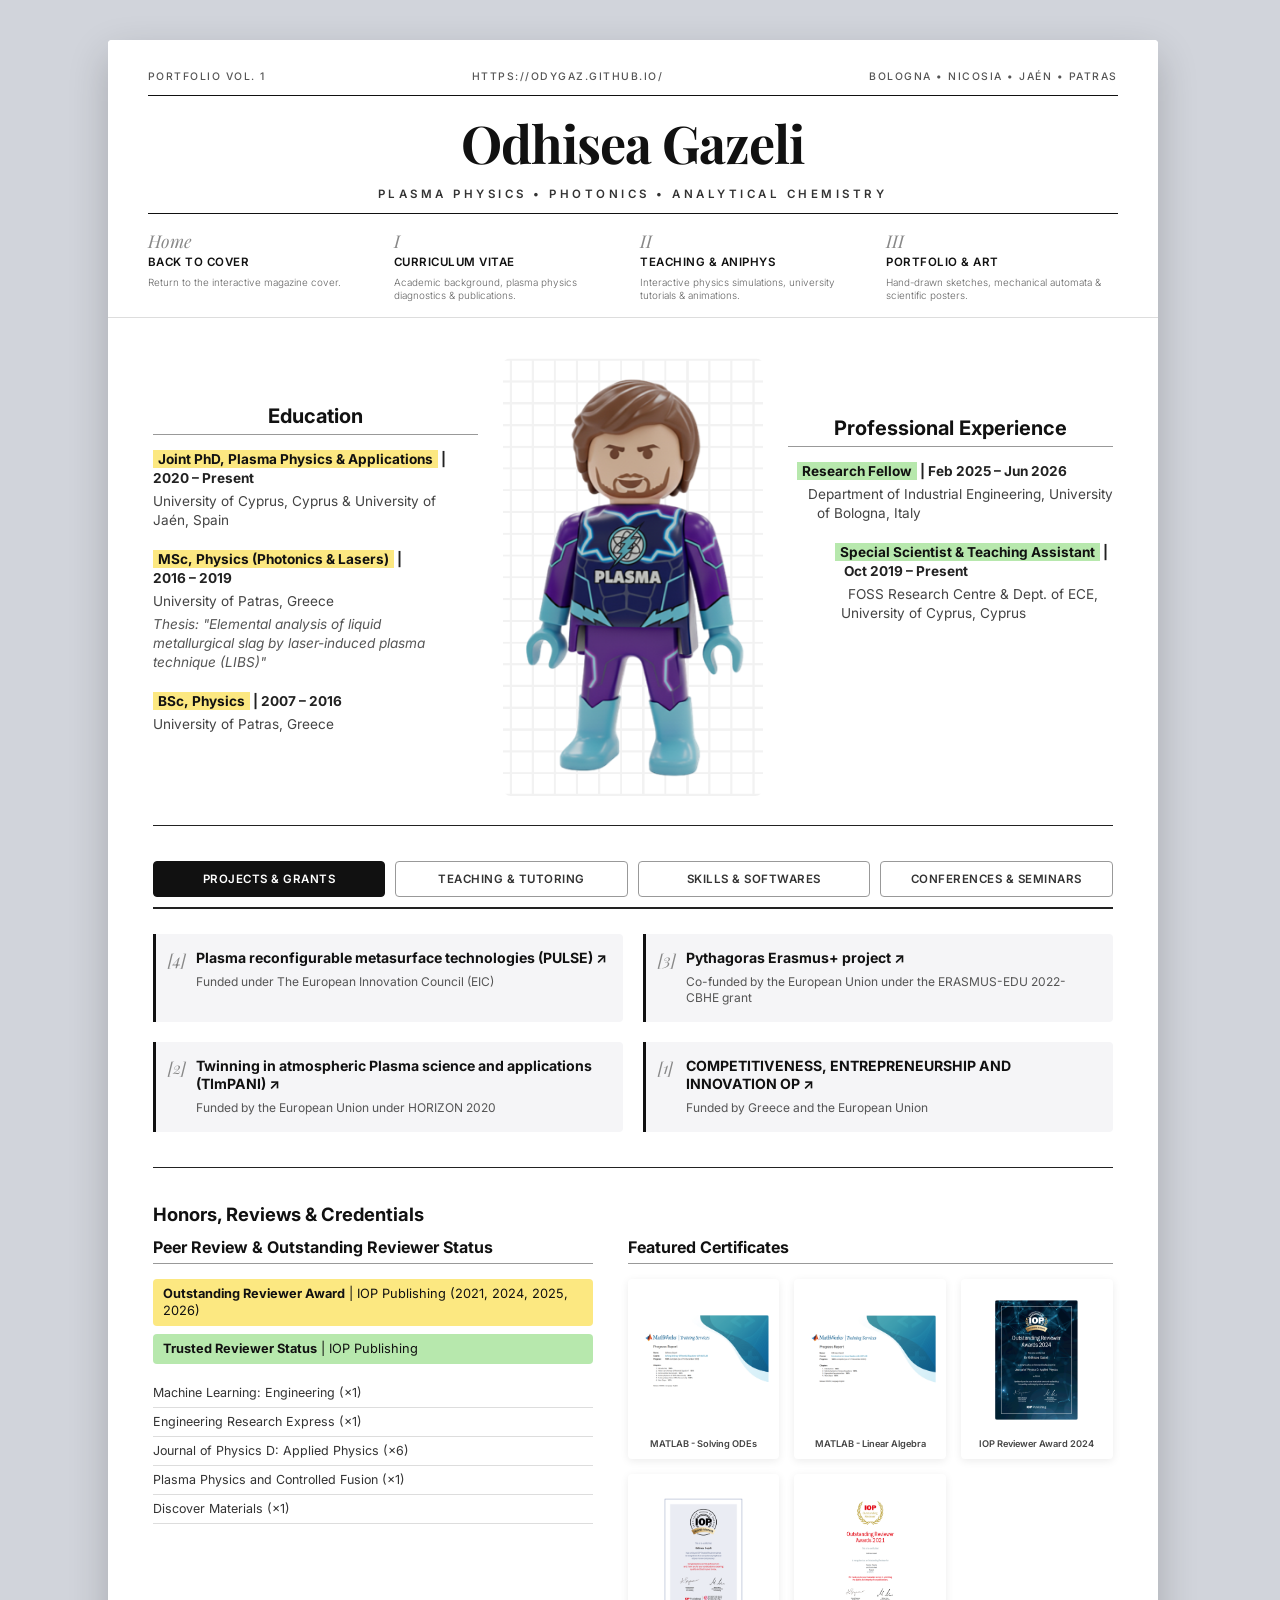
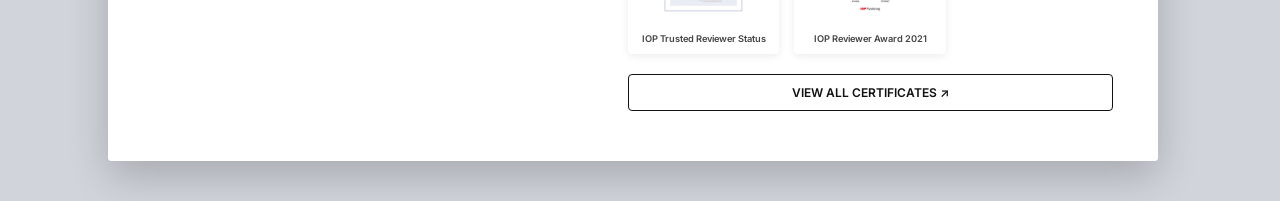
==== pages/cv.html @ 848c2967 "Restructure folder tree and complete portfolio update" ====
<!DOCTYPE html>
<html lang="el">
<head>
    <meta charset="UTF-8">
    <meta name="viewport" content="width=device-width, initial-scale=1.0">
    <title>Curriculum Vitae - Odisea Gazeli</title>
    <meta property="og:title" content="Odisea Gazeli - Curriculum Vitae">
    <meta property="og:description" content="Personal CV of Odisea Gazeli.">
    <meta property="og:image" content="https://odygaz.github.io/assets/preview.png">
    <meta property="og:image:width" content="1200">
    <meta property="og:image:height" content="627">
    <meta property="og:type" content="website">
    <meta property="og:url" content="https://odygaz.github.io/">
    
    <!-- Google Fonts (Ίδια με το Publications) -->
    <link rel="preconnect" href="https://fonts.googleapis.com">
    <link rel="preconnect" href="https://fonts.gstatic.com" crossorigin>
    <link href="https://fonts.googleapis.com/css2?family=Inter:wght@300;400;500;600&family=Playfair+Display:ital,wght@0,600;0,700;1,400&display=swap" rel="stylesheet">
    
    <!-- Σύνδεση με το ενιαίο CSS -->
    <link rel="stylesheet" href="../assets/css/style.css">
</head>
<body>

    <div class="magazine-layout">
        <div class="magazine-container">
            
            <!-- ΚΟΙΝΗ ΚΕΦΑΛΙΔΑ ΠΕΡΙΟΔΙΚΟΥ (Masthead & Μενού Πλοήγησης) -->
            <header class="magazine-header">
                <div class="header-meta">
                    <span class="meta-left">PORTFOLIO VOL. 1</span>
                    <span class="meta-center">https://odygaz.github.io/</span>
                    <span class="meta-right">Bologna • Nicosia • Jaén • Patras</span>
                </div>
                <hr class="header-line">
                <h1 class="magazine-title">Odhisea Gazeli</h1>
                <p class="magazine-tagline">PLASMA PHYSICS • PHOTONICS • ANALYTICAL CHEMISTRY</p>
                <hr class="header-line">
                
                <!-- Μενού Πλοήγησης (Ίδιο με το Publications) -->
                <nav class="magazine-nav">
                    <a href="../index.html" class="nav-column">
                        <span class="column-num">Home</span>
                        <h2 class="column-title">BACK TO COVER</h2>
                        <p class="column-desc">Return to the interactive magazine cover.</p>
                    </a>
                    <a href="cv.html" class="nav-column">
                        <span class="column-num">I</span>
                        <h2 class="column-title">CURRICULUM VITAE</h2>
                        <p class="column-desc">Academic background, plasma physics diagnostics & publications.</p>
                    </a>
                    <a href="teaching.html" class="nav-column">
                        <span class="column-num">II</span>
                        <h2 class="column-title">TEACHING & ANIPHYS</h2>
                        <p class="column-desc">Interactive physics simulations, university tutorials & animations.</p>
                    </a>
                    <a href="portfolio.html" class="nav-column">
                        <span class="column-num">III</span>
                        <h2 class="column-title">PORTFOLIO & ART</h2>
                        <p class="column-desc">Hand-drawn sketches, mechanical automata & scientific posters.</p>
                    </a>
                </nav>
            </header>

            <!-- ΠΕΡΙΕΧΟΜΕΝΟ CV (Από εδώ και κάτω μεταβαίνει στο γκρι φόντο χαρτιού) -->
            <div class="cv-page-content">
                
                <!-- 1. ΠΑΝΩ ΜΕΡΟΣ: 3 Στήλες (Education - Avatar - Experience) -->
                <div class="cv-grid">
                    
                    <!-- Αριστερή Στήλη: Education -->
                    <section class="cv-col left-col">
                        <h2>Education</h2>
                        <div class="curve-left"></div>
                        
                        <div class="item">
                            <p class="title-highlight"><span class="highlight-yellow">Joint PhD, Plasma Physics & Applications</span> | 2020 – Present</p>
                            <p class="subtitle">University of Cyprus, Cyprus & University of Jaén, Spain</p>
                        </div>

                        <div class="item">
                            <p class="title-highlight"><span class="highlight-yellow">MSc, Physics (Photonics & Lasers)</span> | 2016 – 2019</p>
                            <p class="subtitle">University of Patras, Greece</p>
                            <p class="details">Thesis: "Elemental analysis of liquid metallurgical slag by laser-induced plasma technique (LIBS)"</p>
                        </div>

                        <div class="item">
                            <p class="title-highlight"><span class="highlight-yellow">BSc, Physics</span> | 2007 – 2016</p>
                            <p class="subtitle">University of Patras, Greece</p>
                        </div>
                    </section>

                    <!-- Μεσαία Στήλη: Το Avatar με το Grid από πίσω -->
                    <section class="cv-col center-col">
                        <div class="avatar-bg">
                            <img src="../assets/images/avatar.png" alt="Lego Avatar" class="avatar-img">
                        </div>
                    </section>

                    <!-- Δεξιά Στήλη: Professional Experience -->
                    <section class="cv-col right-col">
                        <h2>Professional Experience</h2>
                        <div class="curve-right"></div> 

                        <div class="item">
                            <p class="title-highlight"><span class="highlight-green">Research Fellow</span> | Feb 2025 – Jun 2026</p>
                            <p class="subtitle">Department of Industrial Engineering, University of Bologna, Italy</p>
                        </div>

                        <div class="item">
                            <p class="title-highlight"><span class="highlight-green">Special Scientist & Teaching Assistant</span> | Oct 2019 – Present</p>
                            <p class="subtitle">FOSS Research Centre & Dept. of ECE, University of Cyprus, Cyprus</p>
                        </div>
                    </section>

                </div>

                <hr class="divider">

                <!-- 2. ΜΕΣΑΙΟ ΜΕΡΟΣ: ΔΙΑΔΡΑΣΤΙΚΟ DOSSIER (TABS) -->
                <section class="cv-tabs-section">
                    
                    <div class="tabs-navigation">
                        <button class="tab-btn active" data-tab="projects">Projects & Grants</button>
                        <button class="tab-btn" data-tab="teaching">Teaching & Tutoring</button>
                        <button class="tab-btn" data-tab="skills">Skills & Softwares</button>
                        <button class="tab-btn" data-tab="conferences">Conferences & Seminars</button>
                    </div>
                    
                    <div class="tabs-content">
                        
                        <!-- TAB 1: Projects & Grants -->
                        <div class="tab-pane active" id="projects">
                            <div class="projects-grid">
                                <a href="https://cordis.europa.eu/project/id/101099313/results" target="_blank" class="project-item linkable">
                                    <span class="project-num">[4]</span>
                                    <h3>Plasma reconfigurable metasurface technologies (PULSE) ↗</h3>
                                    <p class="project-meta">Funded under The European Innovation Council (EIC)</p>
                                </a>
                                <a href="https://ec.europa.eu/info/funding-tenders/opportunities/portal/screen/opportunities/projects-details/43353764/101083132/ERASMUS2027?order=DESC&pageNumber=1&pageSize=50&sortBy=title&keywords=101083132&isExactMatch=true" target="_blank" class="project-item linkable">
                                    <span class="project-num">[3]</span>
                                    <h3>Pythagoras Erasmus+ project ↗</h3>
                                    <p class="project-meta">Co-funded by the European Union under the ERASMUS-EDU 2022-CBHE grant</p>
                                </a>
                                <a href="https://cordis.europa.eu/project/id/810686" target="_blank" class="project-item linkable">
                                    <span class="project-num">[2]</span>
                                    <h3>Twinning in atmospheric Plasma science and applications (TImPANI) ↗</h3>
                                    <p class="project-meta">Funded by the European Union under HORIZON 2020</p>
                                </a>
                                <a href="https://ec.europa.eu/regional_policy/in-your-country/programmes/2014-2020/el/2014gr16m2op001_en" target="_blank" class="project-item linkable">
                                    <span class="project-num">[1]</span>
                                    <h3>COMPETITIVENESS, ENTREPRENEURSHIP AND INNOVATION OP ↗</h3>
                                    <p class="project-meta">Funded by Greece and the European Union</p>
                                </a>
                            </div>                      
                        </div>
                        
                        <!-- TAB 2: Teaching & Tutoring -->
                        <div class="tab-pane" id="teaching">
                            <div class="teaching-grid">
                                <div class="teaching-col">
                                    <h3><span class="highlight-green">Teaching Assistant (UCY)</span></h3>
                                    <ul class="teaching-list">
                                        <li><strong>ECE 331</strong> - Electromagnetic Fields</li>
                                        <li><strong>ECE 370</strong> - Introduction to Biomedical Engineering</li>
                                        <li><strong>ECE 220</strong> - Signals and Systems I</li>
                                        <li><strong>ECE 478</strong> - Digital Image Processing</li>
                                        <li><strong>ECE 333</strong> - Photonics</li>
                                    </ul>
                                </div>
                                <div class="teaching-col">
                                    <h3><span class="highlight-yellow">Personal Tutor (University Level)</span></h3>
                                    <ul class="teaching-list teaching-multi-col">
                                        <li>Information Theory</li>
                                        <li>Tensor Analysis</li>
                                        <li>Astrophysics</li>
                                        <li>MATLAB</li>
                                        <li>Mathematical Methods</li>
                                        <li>Space Plasma Physics</li>
                                        <li>Discrete Mathematics</li>
                                        <li>Computer Architecture</li>
                                    </ul>
                                </div>
                            </div>
                        </div>
                        
                        <!-- TAB 3: Skills & Softwares -->
                        <div class="tab-pane" id="skills">
                            <div class="skills-tab-grid">
                                <div class="skills-group">
                                    <h4>Operating Systems & Suites</h4>
                                    <p>Microsoft Windows, Microsoft Office, Scrivener, Overleaf (LaTeX)</p>
                                </div>
                                <div class="skills-group">
                                    <h4>Technical Drawing (Low to Medium)</h4>
                                    <p>Autodesk Inventor, SolidWorks, Google SketchUp</p>
                                </div>
                                <div class="skills-group">
                                    <h4>Programming (MATLAB - High, Python - Mid, Arduino - Hobby)</h4>
                                    <p>MATLAB, Python, Arduino</p>
                                </div>
                                <div class="skills-group">
                                    <h4>Data Analysis & Computational</h4>
                                    <p>OriginLab, COMSOL Multiphysics, Mendeley, Zotero, Obsidian</p>
                                </div>
                            </div>
                        </div>
                        
                        <!-- TAB 4: Conferences & Seminars (WITH FILTERS) -->
                        <div class="tab-pane" id="conferences">
                            
                            <div class="conf-filters">
                                <button class="filter-btn active" data-filter="all">All</button>
                                <button class="filter-btn" data-filter="oral">Oral Presentations</button>
                                <button class="filter-btn" data-filter="poster">Poster Presentations</button>
                                <button class="filter-btn" data-filter="seminar">Seminars & Webinars</button>
                            </div>
                            
                            <div class="conf-list">
                                <!-- ORAL PRESENTATIONS -->
                                <div class="conf-item" data-category="oral">
                                    <span class="conf-year">2026</span>
                                    <p class="conf-details"><em>OpenFOAM-based framework for modelling low temperature plasmas</em> | <strong>Oral</strong> | ESCAMPIG XXVII, Portugal</p>
                                </div>
                                <div class="conf-item" data-category="oral">
                                    <span class="conf-year">2026</span>
                                    <p class="conf-details"><em>OES of Low-Pressure DC Argon Plasmas for Reconfigurable Technologies</em> | <strong>Oral</strong> | PULSE meeting, Online</p>
                                </div>
                                <div class="conf-item" data-category="oral">
                                    <span class="conf-year">2025</span>
                                    <p class="conf-details"><em>OES of Low-Pressure DC Argon Plasmas for Reconfigurable Technologies</em> | <strong>Oral</strong> | PULSE Review, Bologna</p>
                                </div>
                                <div class="conf-item" data-category="oral">
                                    <span class="conf-year">2025</span>
                                    <p class="conf-details"><em>Two-dimensional distribution of atomic nitrogen absolute density in DC MHCD</em> | <strong>Oral</strong> | PLATHINIUM, France</p>
                                </div>
                                <div class="conf-item" data-category="oral">
                                    <span class="conf-year">2025</span>
                                    <p class="conf-details"><em>Calculation of Electron Density by Stark Broadening method</em> | <strong>Oral</strong> | PULSE Annual Meeting, Madrid</p>
                                </div>
                                <div class="conf-item" data-category="oral">
                                    <span class="conf-year">2024</span>
                                    <p class="conf-details"><em>Numerical modeling of plasma and applications in analytical chemistry</em> | <strong>Oral</strong> | Ain Shams University, Tunisia</p>
                                </div>
                                <div class="conf-item" data-category="oral">
                                    <span class="conf-year">2024</span>
                                    <p class="conf-details"><em>Analytical chemical detection methods using Ambient Ionization MS</em> | <strong>Oral</strong> | Ain Shams University, Egypt</p>
                                </div>
                                <div class="conf-item" data-category="oral">
                                    <span class="conf-year">2023</span>
                                    <p class="conf-details"><em>Understanding Desorption & Ionization Mechanisms of Plasma Sources in MS</em> | <strong>Oral</strong> | Workshop on Numerical Methods, Cyprus</p>
                                </div>
                                <div class="conf-item" data-category="oral">
                                    <span class="conf-year">2023</span>
                                    <p class="conf-details"><em>Low Temperature Plasma probe: investigation of desorption mechanisms</em> | <strong>Oral</strong> | Plasma Physics & Applications, Romania</p>
                                </div>
                                <div class="conf-item" data-category="oral">
                                    <span class="conf-year">2022</span>
                                    <p class="conf-details"><em>In silico modelling of cancer cell response to cold helium plasma jet</em> | <strong>Oral</strong> | VPH 2022, Portugal</p>
                                </div>
                                <div class="conf-item" data-category="oral">
                                    <span class="conf-year">2022</span>
                                    <p class="conf-details"><em>An in-silico approach to quantify apoptotic effects of cold plasma jet</em> | <strong>Oral</strong> | WCCM-XV, Japan</p>
                                </div>
                                <div class="conf-item" data-category="oral">
                                    <span class="conf-year">2022</span>
                                    <p class="conf-details"><em>Interrogating an in-silico model for melanoma cancer cell response</em> | <strong>Oral</strong> | WCB 2022, Taipei</p>
                                </div>
                                <div class="conf-item" data-category="oral">
                                    <span class="conf-year">2021</span>
                                    <p class="conf-details"><em>Controlled atmosphere flexible microtubule plasma ionization source</em> | <strong>Oral</strong> | STARSS, Czech Republic</p>
                                </div>
                                <div class="conf-item" data-category="oral">
                                    <span class="conf-year">2021</span>
                                    <p class="conf-details"><em>Plasma fluid and solid tumor models to study reactive species diffusion</em> | <strong>Oral</strong> | IWPCT, Spain</p>
                                </div>
                                <div class="conf-item" data-category="oral">
                                    <span class="conf-year">2020</span>
                                    <p class="conf-details"><em>Numerical investigation of plasma processes in a flexible dielectric tube</em> | <strong>Oral</strong> | ESCAMPIG XXV, France</p>
                                </div>
                                <div class="conf-item" data-category="oral">
                                    <span class="conf-year">2019</span>
                                    <p class="conf-details"><em>Controlling geographic origin of agricultural products using LIBS & ML</em> | <strong>Oral</strong> | Conf. of Chemical Engineering, Greece</p>
                                </div>
                                <div class="conf-item" data-category="oral">
                                    <span class="conf-year">2018</span>
                                    <p class="conf-details"><em>Applications of LIBS for recycling and food analysis</em> | <strong>Oral</strong> | Workshop of Graduates, Greece</p>
                                </div>
                                <div class="conf-item" data-category="oral">
                                    <span class="conf-year">2017</span>
                                    <p class="conf-details"><em>Laser Induced Breakdown Spectroscopy for Analytical Applications</em> | <strong>Oral</strong> | Workshop of Graduates, Greece</p>
                                </div>
                                <div class="conf-item" data-category="oral">
                                    <span class="conf-year">2017</span>
                                    <p class="conf-details"><em>Non-ferrous slag analysis using Laser-Induced Breakdown Spectroscopy</em> | <strong>Oral</strong> | EMSLIBS, Italy</p>
                                </div>

                                <!-- POSTER PRESENTATIONS -->
                                <div class="conf-item" data-category="poster">
                                    <span class="conf-year">2026</span>
                                    <p class="conf-details"><em>Additive Manufacturing of 3D DBD Micro-plasma Sources</em> | <strong>Poster</strong> | FLTPD XVI, Netherlands</p>
                                </div>
                                <div class="conf-item" data-category="poster">
                                    <span class="conf-year">2025</span>
                                    <p class="conf-details"><em>Rapid characterization of cannabis products using ambient ionization MS</em> | <strong>Poster</strong> | 1st Chemistry Conf., Cyprus</p>
                                </div>
                                <div class="conf-item" data-category="poster">
                                    <span class="conf-year">2024</span>
                                    <p class="conf-details"><em>Analytical chemical detection methods using Ambient Ionization MS</em> | <strong>Poster</strong> | Ain Shams University, Egypt</p>
                                </div>
                                <div class="conf-item" data-category="poster">
                                    <span class="conf-year">2022</span>
                                    <p class="conf-details"><em>An absolute quantitative approach to study desorption in plasma-based MS</em> | <strong>Poster</strong> | ASMS, USA</p>
                                </div>
                                <div class="conf-item" data-category="poster">
                                    <span class="conf-year">2020</span>
                                    <p class="conf-details"><em>Detection of Volatile Compounds as Cancer Biomarkers in Saliva using CAFuTP</em> | <strong>Poster</strong> | ICPM, South Korea</p>
                                </div>
                                <div class="conf-item" data-category="poster">
                                    <span class="conf-year">2019</span>
                                    <p class="conf-details"><em>Separation and classification of plastics through laser induced plasma spectroscopy</em> | <strong>Poster</strong> | Conf. of Chemical Engineering, Greece</p>
                                </div>
                                <div class="conf-item" data-category="poster">
                                    <span class="conf-year">2018</span>
                                    <p class="conf-details"><em>Applications of LIBS for recycling and food analysis</em> | <strong>Poster</strong> | Workshop of Graduates, Greece</p>
                                </div>
                                <div class="conf-item" data-category="poster">
                                    <span class="conf-year">2017</span>
                                    <p class="conf-details"><em>Laser Induced Breakdown Spectroscopy for Analytical Applications</em> | <strong>Poster</strong> | Scientific Conf. ITE, Greece</p>
                                </div>
                                <div class="conf-item" data-category="poster">
                                    <span class="conf-year">2017</span>
                                    <p class="conf-details"><em>Comparison between two PLS regression approaches for chemical quantification</em> | <strong>Poster</strong> | EUROMAT, Greece</p>
                                </div>

                                <!-- SEMINARS & WEBINARS -->
                                <div class="conf-item" data-category="seminar">
                                    <span class="conf-year">2020-2024</span>
                                    <p class="conf-details"><em>9 Specialized Academic Seminars (UCY, Imperial College London, NTUA)</em> | <strong>Seminar</strong></p>
                                </div>
                                <div class="conf-item" data-category="seminar">
                                    <span class="conf-year">2020-2021</span>
                                    <p class="conf-details"><em>19 Scientific Webinars attended (COMSOL, ISAS Leibniz-Institut, Relyon Plasma)</em> | <strong>Webinar</strong></p>
                                </div>
                            </div>
                        </div>
                    </div>
                </section>

                <hr class="divider">

                <!-- 3. ΚΑΤΩ ΜΕΡΟΣ: HONORS, REVIEWS & CREDENTIALS -->
                <section class="cv-honors-certs-section">
                    <h2 class="section-title">Honors, Reviews & Credentials</h2>
                    
                    <div class="honors-certs-grid">
                        
                        <!-- Αριστερή Στήλη: Peer Review & IOP Awards -->
                        <div class="honors-col">
                            <h3>Peer Review & Outstanding Reviewer Status</h3>
                            <div class="reviewer-badge-container">
                                <p class="reviewer-highlight"><strong>Outstanding Reviewer Award</strong> | IOP Publishing (2021, 2024, 2025, 2026)</p>
                                <p class="reviewer-highlight"><strong>Trusted Reviewer Status</strong> | IOP Publishing</p>
                            </div>
                            <ul class="journals-reviewed-list">
                                <li>Machine Learning: Engineering (×1)</li>
                                <li>Engineering Research Express (×1)</li>
                                <li>Journal of Physics D: Applied Physics (×6)</li>
                                <li>Plasma Physics and Controlled Fusion (×1)</li>
                                <li>Discover Materials (×1)</li>
                            </ul>
                        </div>
                        
                        <!-- Δεξιά Στήλη: Featured Certificates (Το Πλέγμα με τα 5 Επιλεγμένα Πιστοποιητικά) -->
                        <div class="certs-col">
                            <h3>Featured Certificates</h3>
                            <div class="featured-certs-grid">
                                
                                <!-- 1. MATLAB - Solving ODEs -->
                                <div class="cert-card">
                                    <img src="../assets/images/cert-matlab-ode.png" alt="MathWorks MATLAB ODE Certificate" class="cert-thumb">
                                    <span class="cert-caption">MATLAB - Solving ODEs</span>
                                </div>
                                
                                <!-- 2. MATLAB - Linear Algebra -->
                                <div class="cert-card">
                                    <img src="../assets/images/cert-matlab-algebra.png" alt="MathWorks MATLAB Linear Algebra Certificate" class="cert-thumb">
                                    <span class="cert-caption">MATLAB - Linear Algebra</span>
                                </div>
                                
                                <!-- 3. IOP Reviewer Award 2024 -->
                                <div class="cert-card">
                                    <img src="../assets/images/cert-iop-2024.png" alt="IOP Outstanding Reviewer 2024" class="cert-thumb">
                                    <span class="cert-caption">IOP Reviewer Award 2024</span>
                                </div>
                                
                                <!-- 4. IOP Trusted Reviewer -->
                                <div class="cert-card">
                                    <img src="../assets/images/cert-iop-trusted.png" alt="IOP Trusted Reviewer Certificate" class="cert-thumb">
                                    <span class="cert-caption">IOP Trusted Reviewer Status</span>
                                </div>
                                
                                <!-- 5. IOP Reviewer Award 2021 -->
                                <div class="cert-card">
                                    <img src="../assets/images/cert-iop-2021.png" alt="IOP Outstanding Reviewer 2021" class="cert-thumb">
                                    <span class="cert-caption">IOP Reviewer Award 2021</span>
                                </div>
                                
                            </div>
                            
                            <button id="view-all-certs-btn" class="view-all-certs-btn">View All Certificates ↗</button>
                        </div>
                        
                    </div>
                </section>

            </div> <!-- Τέλος cv-page-content -->

        </div> <!-- Τέλος magazine-container -->
    </div> <!-- Τέλος magazine-layout -->

    <!-- MODAL OVERLAY (Για το Κολλάζ των 24 Πιστοποιητικών) -->
    <div id="certs-modal" class="certs-modal">
        <span class="modal-close" id="modal-close">&times;</span>
        <div class="modal-content">
            <img src="../assets/images/collage-certs.png" alt="All 24 Certificates Collage" class="modal-img">
        </div>
    </div>

    <!-- Σύνδεση με το κεντρικό JavaScript -->
    <script src="../assets/js/main.js"></script>

</body>
</html>
---- assets/css/style.css ----
/* ==========================================================================
   1. ΓΕΝΙΚΕΣ ΡΥΘΜΙΣΕΙΣ & ΓΡΑΜΜΑΤΟΣΕΙΡΕΣ (BASE STYLES)
   ========================================================================== */

html {
    scrollbar-gutter: stable; /* Δεσμεύει μόνιμα χώρο για το scrollbar, αποτρέποντας το οριζόντιο πήδημα */
}

body {
    font-family: 'Inter', 'Arial', sans-serif;
    background-color: #d1d4db; /* Σκούρο γκρι φόντο σελίδας */
    color: #222;
    margin: 0;
    padding: 40px 20px;
}

/* ==========================================================================
   2. ΑΡΧΙΚΗ ΣΕΛΙΔΑ - MAGAZINE LAYOUT (index.html)
   ========================================================================== */
.magazine-layout {
    display: flex;
    justify-content: center;
    align-items: flex-start; /* Αλλαγή από center σε flex-start για να κλειδώσει η κορυφή του header */
    min-height: 100vh;
}

.magazine-container {
    width: 100%;
    max-width: 1050px; /* Ενοποιημένο πλάτος 1050px για όλες τις σελίδες */
    background-color: #fff;
    box-shadow: 0 15px 40px rgba(0, 0, 0, 0.2);
    border-radius: 4px;
    overflow: hidden;
    display: flex;
    flex-direction: column;
}

/* Λευκό Header */
.magazine-header {
    background-color: #fff;
    padding: 30px 40px 15px 40px;
    text-align: center;
}

.header-meta {
    display: flex;
    justify-content: space-between;
    font-size: 0.65rem;
    font-weight: 500;
    letter-spacing: 1.5px;
    color: #555;
    text-transform: uppercase;
}

.header-line {
    border: 0;
    border-top: 1px solid #111;
    margin: 12px 0;
}

.magazine-title {
    font-family: 'Playfair Display', 'Georgia', serif;
    font-size: 3.25rem;
    font-weight: 700;
    margin: 8px 0;
    color: #111;
    letter-spacing: -1px;
}

.magazine-tagline {
    font-size: 0.72rem;
    letter-spacing: 3.5px;
    font-weight: 600;
    color: #333;
    margin: 10px 0;
    text-transform: uppercase;
}

/* 4-στηλο Μενού Πλοήγησης */
.magazine-nav {
    display: grid;
    grid-template-columns: repeat(4, 1fr);
    gap: 15px;
    text-align: left;
    margin-top: 15px;
}

.nav-column {
    display: flex;
    flex-direction: column;
    text-decoration: none;
    color: #111;
    transition: opacity 0.2s ease;
}

.nav-column:hover {
    opacity: 0.7;
}

.column-num {
    font-family: 'Playfair Display', serif;
    font-size: 1.1rem;
    font-style: italic;
    color: #888;
    margin-bottom: 4px;
}

.column-title {
    font-size: 0.72rem;
    font-weight: 600;
    margin: 0 0 6px 0;
    letter-spacing: 0.5px;
    line-height: 1.2;
}

.column-desc {
    font-size: 0.62rem;
    color: #666;
    margin: 0;
    line-height: 1.3;
    font-weight: 300;
}

/* Hero Image */
.magazine-hero {
    position: relative;
    width: 100%;
    line-height: 0; /* Αφαιρεί κενά κάτω από την εικόνα */
}

.hero-img {
    width: 100%;
    height: auto;
    display: block;
}

/* Αόρατο clickable κουμπί πάνω από το Barcode */
.barcode-hitbox {
    position: absolute;
    bottom: 2%;
    left: 2%;
    width: 11%;
    height: 17%;
    z-index: 10;
    cursor: pointer;
    transition: background-color 0.3s ease;
}

.barcode-hitbox:hover {
    background-color: rgba(255, 255, 255, 0.15);
}

/* ==========================================================================
   3. ΣΕΛΙΔΑ ΔΗΜΟΣΙΕΥΣΕΩΝ - SPREAD LAYOUT (pages/publications.html)
   ========================================================================== */
.magazine-spread {
    display: grid;
    grid-template-columns: 1.1fr 0.9fr; /* 2 στήλες: Άρθρο & Παιχνίδι */
    gap: 30px;
    padding: 20px 40px 40px 40px;
    background-color: #fff;
    border-top: 1px solid #ddd;
}

/* Αριστερή Στήλη: Το Άρθρο */
.spread-article {
    text-align: left;
    border-right: 1px solid #eee;
    padding-right: 25px;
}

.article-title {
    font-family: 'Playfair Display', serif;
    font-size: 1.85rem;
    font-weight: 700;
    margin-top: 0;
    margin-bottom: 10px;
    color: #111;
}

.article-intro {
    font-size: 0.85rem;
    line-height: 1.5;
    color: #555;
    margin-bottom: 30px;
    font-style: italic;
}

/* Λίστα Δημοσιεύσεων */
.publications-paper-list {
    max-height: 550px; /* Scrollable λίστα */
    overflow-y: auto;
    padding-right: 15px;
}

/* Webkit Scrollbar για την αισθητική του περιοδικού */
.publications-paper-list::-webkit-scrollbar {
    width: 6px;
}
.publications-paper-list::-webkit-scrollbar-track {
    background: #f1f1f1;
    border-radius: 4px;
}
.publications-paper-list::-webkit-scrollbar-thumb {
    background: #ccc;
    border-radius: 4px;
}
.publications-paper-list::-webkit-scrollbar-thumb:hover {
    background: #aaa;
}

.year-group {
    margin-bottom: 25px;
}

.year-title {
    font-family: 'Playfair Display', serif;
    font-size: 1.25rem;
    font-weight: 700;
    color: #111;
    border-bottom: 1px solid #111;
    padding-bottom: 4px;
    margin-top: 0;
    margin-bottom: 12px;
}

.paper-item {
    position: relative;
    padding: 10px 10px 10px 30px;
    margin-bottom: 15px;
    background-color: #fafafa;
    border-left: 2px solid #ddd;
    border-radius: 0 4px 4px 0;
    transition: all 0.3s ease;
}

.paper-num {
    position: absolute;
    left: 6px;
    top: 10px;
    font-size: 0.75rem;
    font-weight: 600;
    color: #888;
}

.paper-text {
    font-size: 0.78rem;
    line-height: 1.45;
    margin: 0 0 6px 0;
    color: #333;
}

.paper-text strong {
    color: #111;
}

.paper-doi {
    display: inline-block;
    font-size: 0.72rem;
    color: #111;
    text-decoration: none;
    font-weight: 600;
    transition: color 0.2s ease;
}

.paper-doi:hover {
    color: #555;
    text-decoration: underline;
}

/* Εφέ Highlight όταν μια φυσαλίδα δείχνει ένα paper */
.paper-item.highlighted-by-game {
    background-color: #fce881; /* Κίτρινο highlight */
    border-left-color: #111;
    transform: translateX(4px);
    box-shadow: 0 4px 10px rgba(0,0,0,0.05);
}

/* Δεξιά Στήλη: Το Παιχνίδι */
.spread-interactive {
    display: flex;
    flex-direction: column;
    justify-content: flex-start;
}

.game-wrapper {
    position: sticky;
    top: 20px; /* Μένει σταθερό κατά το σκρολάρισμα */
}

.game-canvas {
    position: relative;
    width: 100%;
    border-radius: 4px;
    overflow: hidden;
    box-shadow: 0 10px 25px rgba(0,0,0,0.15);
    line-height: 0;
}

.game-bg-img {
    width: 100%;
    height: auto;
    display: block;
}

.game-instructions {
    font-size: 0.7rem;
    line-height: 1.4;
    color: #666;
    margin-top: 15px;
    background-color: #f9f9f9;
    padding: 10px 12px;
    border-radius: 4px;
    border-left: 2px solid #aaa;
}

/* Στοιχεία Φυσαλίδας (Glowing Bubble) */
.glowing-bubble {
    position: absolute;
    width: 24px;
    height: 24px;
    border-radius: 50%;
    cursor: pointer;
    z-index: 20;
    transform: scale(1);
    opacity: 0.9;
    transition: transform 0.2s ease, opacity 0.3s ease;
    animation: floatBubble 4s ease-in-out infinite alternate;
}

.glowing-bubble:hover {
    transform: scale(1.3);
    opacity: 1;
    z-index: 30;
}

/* Tooltip Φυσαλίδας */
.bubble-tooltip {
    display: none;
    position: absolute;
    bottom: 30px;
    left: 50%;
    transform: translateX(-50%);
    width: 180px;
    background-color: rgba(17, 17, 17, 0.95);
    color: #fff;
    padding: 8px 10px;
    border-radius: 4px;
    font-size: 0.65rem;
    line-height: 1.3;
    text-align: center;
    box-shadow: 0 4px 10px rgba(0,0,0,0.2);
    pointer-events: none;
}

.bubble-tooltip::after {
    content: '';
    position: absolute;
    top: 100%;
    left: 50%;
    transform: translateX(-50%);
    border-width: 5px;
    border-style: solid;
    border-color: rgba(17, 17, 17, 0.95) transparent transparent transparent;
}

.glowing-bubble:hover .bubble-tooltip {
    display: block;
}

.click-prompt {
    display: inline-block;
    margin-top: 4px;
    color: #fce881;
    font-weight: 600;
    font-size: 0.6rem;
    text-transform: uppercase;
}

/* Κίνηση αιώρησης φυσαλίδων */
@keyframes floatBubble {
    0% {
        transform: translateY(0px);
    }
    100% {
        transform: translateY(-8px);
    }
}

/* ==========================================================================
   4. ΣΕΛΙΔΑ ΒΙΟΓΡΑΦΙΚΟΥ (pages/cv.html)
   ========================================================================== */
.cv-container {
    max-width: 850px;
    margin: 0 auto;
    background-color: #ededf0; /* Το ελαφρώς γκρι/χαρτί φόντο του CV */
    padding: 40px 45px 50px 45px;
    box-shadow: 0 10px 30px rgba(0, 0, 0, 0.15);
    border-radius: 4px;
}

/* Κουμπί Επιστροφής στην Αρχική - Minimal Outline */
.back-home-btn {
    display: inline-block;
    text-decoration: none;
    color: #222;
    font-size: 0.75rem;
    font-weight: 600;
    letter-spacing: 0.8px;
    text-transform: uppercase;
    border: 1px solid #888;
    border-radius: 4px;
    padding: 6px 14px;
    background-color: transparent;
    margin-bottom: 25px;
    transition: all 0.2s ease;
}

.back-home-btn:hover {
    color: #fff;
    background-color: #111;
    border-color: #111;
}

.cv-header {
    text-align: center;
    margin-bottom: 35px;
}

.header-img {
    max-width: 100%;
    height: auto;
    display: inline-block;
}

/* Διάταξη 3 Στηλών (Πάνω Μέρος) */
.cv-grid {
    display: grid;
    grid-template-columns: 1fr 260px 1fr;
    gap: 25px;
    align-items: center;
}

.cv-col h2 {
    font-size: 1.25rem;
    color: #111;
    border-bottom: 1px solid #999;
    padding-bottom: 6px;
    margin-top: 0;
    margin-bottom: 15px;
    text-align: center;
}

.item {
    margin-bottom: 20px;
    font-size: 0.85rem;
    line-height: 1.4;
}

.title-highlight {
    font-weight: bold;
    margin: 0 0 4px 0;
}

.subtitle {
    margin: 0 0 4px 0;
    color: #444;
}

.details {
    margin: 0;
    font-style: italic;
    color: #555;
}

/* Μεσαία στήλη: Φιγούρα & Grid (Διορθωμένο Path) */
.center-col {
    text-align: center;
}

.avatar-bg {
    display: inline-block;
    background-image: url('../images/grid.png'); /* Διορθωμένο relative path */
    background-size: cover;
    background-position: center;
    background-repeat: no-repeat;
    padding: 10px;
    border-radius: 8px;
    max-width: 100%;
    box-sizing: border-box;
}

.avatar-img {
    max-width: 100%;
    height: auto;
    display: block;
    margin: 0 auto;
}

/* Highlights */
.highlight-yellow {
    background-color: #fce881;
    padding: 1px 5px;
    font-weight: bold;
    color: #111;
}

.highlight-green {
    background-color: #b7e8ad;
    padding: 1px 5px;
    font-weight: bold;
    color: #111;
}

.divider {
    border: 0;
    height: 1px;
    background: #222;
    margin: 25px 0;
}

/* Skills, Publications, Awards */
.full-width-section {
    font-size: 0.85rem;
}

.section-title {
    font-size: 1.15rem;
    color: #111;
    margin-top: 0;
    margin-bottom: 12px;
    font-weight: bold;
}

.skills-grid {
    display: grid;
    grid-template-columns: 1.1fr 1.9fr;
    gap: 25px;
}

.skills-column h3 {
    font-size: 0.95rem;
    margin-top: 0;
    margin-bottom: 10px;
}

.skills-list, .skills-list-two-cols {
    list-style-type: none;
    padding-left: 0;
    margin: 0;
    line-height: 1.5;
}

.skills-list li {
    margin-bottom: 4px;
}

.skills-list.multi-col {
    display: grid;
    grid-template-columns: 1fr 1fr;
    gap: 4px 15px;
}

.orcid-text {
    font-style: italic;
    color: #555;
    margin-top: 0;
    margin-bottom: 12px;
}

.publications-list {
    padding-left: 20px;
    margin: 0;
}

.publications-list li {
    margin-bottom: 10px;
    line-height: 1.4;
}

.awards-list {
    padding-left: 20px;
    margin: 0;
}

.awards-list li {
    margin-bottom: 8px;
    line-height: 1.4;
}

/* Αόρατα σχήματα για το αγκάλιασμα του κειμένου γύρω από το avatar */
.curve-left {
    float: right;
    width: 60px;
    height: 280px;
    shape-outside: polygon(100% 0, 0% 45%, 100% 100%); 
}

.curve-right {
    float: left;
    width: 60px;
    height: 280px;
    shape-outside: polygon(0 0, 100% 45%, 0 100%);
}

/* ==========================================================================
   5. RESPONSIVE ΓΙΑ ΚΙΝΗΤΑ (MEDIA QUERIES)
   ========================================================================== */
@media (max-width: 768px) {
    body {
        padding: 10px;
    }
    
    /* Ρυθμίσεις Αρχικής για Κινητά */
    .magazine-header {
        padding: 20px 20px 15px 20px;
    }
    .magazine-title {
        font-size: 2.2rem;
    }
    .magazine-tagline {
        font-size: 0.6rem;
        letter-spacing: 2px;
    }
    .magazine-nav {
        grid-template-columns: 1fr; /* 1 στήλη στα κινητά */
        gap: 12px;
    }
    .header-meta {
        flex-direction: column;
        gap: 4px;
    }
    .meta-center {
        display: none; /* Κρύβουμε το URL στα κινητά */
    }
    
    /* Ρυθμίσεις Δισέλιδου Δημοσιεύσεων για Κινητά */
    .magazine-spread {
        grid-template-columns: 1fr; /* 1 στήλη στα κινητά */
        padding: 15px;
    }
    .spread-article {
        border-right: none;
        padding-right: 0;
    }
    .publications-paper-list {
        max-height: 400px;
    }
    .spread-interactive {
        margin-top: 25px;
    }

    /* Ρυθμίσεις CV για Κινητά */
    .cv-container {
        padding: 25px 20px;
    }
    .cv-grid {
        grid-template-columns: 1fr;
    }
    .center-col {
        order: -1;
        margin-bottom: 20px;
    }
    .skills-grid {
        grid-template-columns: 1fr;
    }
    .skills-list.multi-col {
        grid-template-columns: 1fr;
    }
    .curve-left, .curve-right {
        display: none; /* Απενεργοποίηση σχημάτων στα κινητά */
    }
    /* Responsive για τα νέα στοιχεία του CV */
    .tabs-navigation {
        flex-direction: column;
        gap: 6px;
    }
    
    .tab-btn {
        width: 100%;
        font-size: 0.68rem;
    }
    
    .projects-grid, .teaching-grid, .skills-tab-grid, .honors-certs-grid {
        grid-template-columns: 1fr; /* Μετατροπή σε 1 στήλη */
        gap: 20px;
    }
    
    .teaching-multi-col {
        grid-template-columns: 1fr;
    }
    
    .featured-certs-grid {
        grid-template-columns: repeat(2, 1fr); /* 2 στήλες στα κινητά */
    }
    
    .conf-item {
        flex-direction: column;
        gap: 4px;
    }    
}

/* ==========================================================================
   ΝΕΑ ΣΤΟΙΧΕΙΑ ΑΡΧΙΚΗΣ ΣΕΛΙΔΑΣ (POP & INTERACTIVE BUBBLE)
   ========================================================================== */

/* Κουμπί POP (Πάνω Δεξιά) */
.pop-button-wrapper {
    position: absolute;
    top: 4%;
    right: 4%;
    z-index: 15;
    cursor: pointer;
    background-color: #111;
    color: #fff;
    
    /* ΑΛΛΑΓΕΣ ΓΙΑ ΜΕΓΑΛΥΤΕΡΟ ΜΕΓΕΘΟΣ */
    padding: 20px 18px;        /* Από 8px 14px, αυξάνουμε το "γέμισμα" του κουμπιού */
    font-size: 1.5rem;        /* Από 0.75rem, μεγαλώνουμε ελαφρώς τη γραμματοσειρά */
    /* ---------------------------- */
    
    font-family: 'Playfair Display', serif;
    font-weight: bold;
    letter-spacing: 1px;
    border-radius: 4px;
    box-shadow: 0 4px 10px rgba(0, 0, 0, 0.15);
    transition: transform 0.2s ease, background-color 0.2s ease;
}

.pop-button-wrapper:hover {
    transform: scale(1.08);
    background-color: #333;
}

/* Αν χρησιμοποιήσεις εικόνα για το pop, φροντίζεις να έχει σωστό μέγεθος */
.pop-btn-img {
    max-width: 60px;
    height: auto;
    display: block;
}

/* Ενημέρωση της υπάρχουσας κλάσης */
/* Βασική Κλάση για όλες τις διαδραστικές φυσαλίδες */
.interactive-target-bubble {
    position: absolute;
    width: 60px;
    height: 60px;
    border-radius: 50%;
    z-index: 15;
    
    opacity: 0;
    pointer-events: none;
    transform: scale(0.6);
    
    transition: opacity 0.4s ease, 
                transform 0.4s cubic-bezier(0.175, 0.885, 0.32, 1.275),
                top 0.5s ease-in-out, 
                left 0.5s ease-in-out;

    display: flex;
    align-items: center;
    justify-content: center;
    text-decoration: none; 
}

/* Κατάσταση Εμφάνισης */
.interactive-target-bubble.visible {
    opacity: 1;
    pointer-events: auto;
    transform: scale(1);
}

/* 1. Στυλ για τη Φυσαλίδα Publications (Κίτρινη) */
.publications-bubble {
    background-color: rgba(252, 232, 129, 0.25);
    border: 3px solid #fce881;
    box-shadow: 0 0 15px #fce881;
}

.publications-bubble.visible {
    animation: pulsePubBubble 2s infinite alternate;
}

.publications-bubble .bubble-text {
    background-color: #111;
    color: #fce881; /* Κίτρινα γράμματα */
}

@keyframes pulsePubBubble {
    0% { box-shadow: 0 0 10px #fce881, inset 0 0 5px rgba(252, 232, 129, 0.2); }
    100% { box-shadow: 0 0 25px #fce881, inset 0 0 12px rgba(252, 232, 129, 0.5); }
}

/* 2. Στυλ για τη Φυσαλίδα CV / Bio (Γαλάζια) */
.cv-bubble {
    background-color: rgba(135, 206, 250, 0.25); /* 25% γαλάζιο */
    border: 3px solid #87cefa; /* Skyblue περίγραμμα */
    box-shadow: 0 0 15px #87cefa;
}

.cv-bubble.visible {
    animation: pulseCvBubble 2s infinite alternate;
}

.cv-bubble .bubble-text {
    background-color: #111;
    color: #87cefa; /* Γαλάζια γράμματα */
}

@keyframes pulseCvBubble {
    0% { box-shadow: 0 0 10px #87cefa, inset 0 0 5px rgba(135, 206, 250, 0.2); }
    100% { box-shadow: 0 0 25px #87cefa, inset 0 0 12px rgba(135, 206, 250, 0.5); }
}

/* Κοινό στυλ για το ταμπελάκι κειμένου κάτω από τις φυσαλίδες */
.bubble-text {
    position: absolute;
    bottom: -32px;
    left: 50%;
    transform: translateX(-50%);
    background-color: #111;
    font-family: 'Inter', sans-serif;
    font-size: 0.6rem;
    font-weight: 600;
    text-transform: uppercase;
    letter-spacing: 0.8px;
    white-space: nowrap;
    padding: 4px 8px;
    border-radius: 3px;
    box-shadow: 0 4px 8px rgba(0, 0, 0, 0.15);
    pointer-events: none;
}

/* ΝΕΑ ΚΛΑΣΗ: Το ταμπελάκι κειμένου κάτω από τη φυσαλίδα */
.bubble-text {
    position: absolute;
    bottom: -32px; /* Τοποθέτηση ακριβώς κάτω από τον κύκλο */
    left: 50%;
    transform: translateX(-50%); /* Τέλειο κεντράρισμα στον οριζόντιο άξονα */
    
    /* Στυλ ετικέτας */
    background-color: #111; /* Σκούρο φόντο για να κάνει αντίθεση */
    color: #fce881; /* Κίτρινα γράμματα που ταιριάζουν με τη φυσαλίδα */
    font-family: 'Inter', sans-serif;
    font-size: 0.6rem;
    font-weight: 600;
    text-transform: uppercase;
    letter-spacing: 0.8px;
    white-space: nowrap; /* Αποτρέπει το κείμενο από το να σπάσει σε δεύτερη γραμμή */
    
    padding: 4px 8px;
    border-radius: 3px;
    box-shadow: 0 4px 8px rgba(0, 0, 0, 0.15);
    pointer-events: none; /* Το κλικ περνάει στον κύκλο από πίσω */
}

/* Κατάσταση Εμφάνισης (ενεργοποιείται μέσω JS) */
.interactive-target-bubble.visible {
    opacity: 1;
    pointer-events: auto; /* Επιτρέπει το κλικ */
    transform: scale(1);
    animation: pulseTargetBubble 2s infinite alternate;
}

/* Animation για να αναβοσβήνει απαλά ο κύκλος */
@keyframes pulseTargetBubble {
    0% {
        box-shadow: 0 0 10px #fce881, inset 0 0 5px rgba(252, 232, 129, 0.2);
    }
    100% {
        box-shadow: 0 0 25px #fce881, inset 0 0 12px rgba(252, 232, 129, 0.5);
    }
}


/* ==========================================================================
   6. ΝΕΑ ΣΤΟΙΧΕΙΑ ΣΕΛΙΔΑΣ ΒΙΟΓΡΑΦΙΚΟΥ (CV TABS, FILTERS & MODAL)
   ========================================================================== */

/* 6.1 Διαδραστικά Tabs */
.cv-tabs-section {
    margin: 35px 0;
}

.tabs-navigation {
    display: flex;
    justify-content: space-between;
    gap: 10px;
    border-bottom: 2px solid #222;
    padding-bottom: 10px;
    margin-bottom: 25px;
}

.tab-btn {
    flex: 1;
    background: transparent;
    border: 1px solid #999;
    border-radius: 4px;
    padding: 10px 15px;
    font-family: 'Inter', sans-serif;
    font-size: 0.72rem;
    font-weight: 600;
    text-transform: uppercase;
    letter-spacing: 0.5px;
    color: #333;
    cursor: pointer;
    transition: all 0.25s ease;
}

.tab-btn:hover {
    background-color: rgba(17, 17, 17, 0.05);
    border-color: #111;
}

.tab-btn.active {
    background-color: #111;
    color: #fff;
    border-color: #111;
}

/* Διαχείριση Προβολής Περιεχομένου Tabs */
.tab-pane {
    display: none; /* Κρυφό από προεπιλογή */
    animation: fadeInTab 0.35s ease-in-out;
}

.tab-pane.active {
    display: block; /* Εμφανίζεται μόνο το ενεργό */
}

@keyframes fadeInTab {
    from { opacity: 0; transform: translateY(5px); }
    to { opacity: 1; transform: translateY(0); }
}

/* 6.2 Διάταξη Περιεχομένου Μέσα στα Tabs */
/* Projects Grid (Tab 1) */
.projects-grid {
    display: grid;
    grid-template-columns: 1fr 1fr;
    gap: 20px;
}

.project-item {
    position: relative;
    padding: 15px 15px 15px 40px;
    background-color: #f5f5f7;
    border-left: 3px solid #111;
    border-radius: 0 4px 4px 0;
}

.project-item.linkable {
    text-decoration: none; /* Αφαιρεί την υπογράμμιση */
    display: block; /* Κάνει όλο το πλαίσιο clickable */
    transition: transform 0.2s ease, box-shadow 0.2s ease;
}

.project-item.linkable:hover {
    transform: translateY(-2px); /* Μικρό ανασήκωμα στο hover */
    box-shadow: 0 4px 12px rgba(0,0,0,0.05);
    border-left-color: #fce881; /* Το περίγραμμα γίνεται κίτρινο στο hover */
}

.project-num {
    position: absolute;
    left: 12px;
    top: 15px;
    font-family: 'Playfair Display', serif;
    font-size: 1rem;
    font-style: italic;
    color: #888;
}

.project-item h3 {
    font-size: 0.88rem;
    margin: 0 0 6px 0;
    color: #111;
    line-height: 1.3;
}

.project-meta {
    font-size: 0.75rem;
    color: #555;
    margin: 0;
    line-height: 1.4;
}

/* Teaching & Tutoring (Tab 2) */
.teaching-grid {
    display: grid;
    grid-template-columns: 1fr 1fr;
    gap: 30px;
}

.teaching-col h3 {
    font-size: 1rem;
    margin-top: 0;
    margin-bottom: 15px;
    border-bottom: 1px solid #ccc;
    padding-bottom: 6px;
}

.teaching-list {
    list-style-type: none;
    padding-left: 0;
    margin: 0;
}

.teaching-list li {
    font-size: 0.8rem;
    line-height: 1.6;
    margin-bottom: 8px;
    position: relative;
    padding-left: 15px;
}

.teaching-list li::before {
    content: "•";
    position: absolute;
    left: 0;
    color: #111;
    font-weight: bold;
}

.teaching-multi-col {
    display: grid;
    grid-template-columns: 1fr 1fr;
    gap: 4px 15px;
}

/* Skills & Softwares (Tab 3) */
.skills-tab-grid {
    display: grid;
    grid-template-columns: 1fr 1fr;
    gap: 20px;
}

.skills-group {
    background-color: #f5f5f7;
    padding: 15px;
    border-radius: 4px;
}

.skills-group h4 {
    font-size: 0.85rem;
    margin-top: 0;
    margin-bottom: 8px;
    color: #111;
    border-bottom: 1px solid #ddd;
    padding-bottom: 4px;
}

.skills-group p {
    font-size: 0.78rem;
    line-height: 1.5;
    margin: 0;
    color: #333;
}

/* 6.3 Φίλτρα & Λίστα Συνεδρίων (Tab 4) */
.conf-filters {
    display: flex;
    justify-content: flex-start;
    gap: 8px;
    margin-bottom: 20px;
    flex-wrap: wrap;
}

.filter-btn {
    background: transparent;
    border: 1px solid #bbb;
    border-radius: 20px;
    padding: 5px 15px;
    font-size: 0.68rem;
    font-weight: 500;
    color: #555;
    cursor: pointer;
    transition: all 0.2s ease;
}

.filter-btn:hover, .filter-btn.active {
    background-color: #111;
    color: #fff;
    border-color: #111;
}

.conf-list {
    max-height: 450px;
    overflow-y: auto;
    padding-right: 15px;
}

/* Webkit Scrollbar για τη λίστα συνεδρίων */
.conf-list::-webkit-scrollbar {
    width: 5px;
}
.conf-list::-webkit-scrollbar-track {
    background: #e4e4e7;
    border-radius: 4px;
}
.conf-list::-webkit-scrollbar-thumb {
    background: #bbb;
    border-radius: 4px;
}

.conf-item {
    display: flex;
    gap: 15px;
    padding: 10px;
    border-bottom: 1px solid #e4e4e7;
    align-items: flex-start;
    transition: opacity 0.3s ease, transform 0.3s ease;
}

/* Όταν ένα φίλτρο κρύβει ένα συνέδριο */
.conf-item.hidden {
    display: none;
}

.conf-year {
    font-family: 'Playfair Display', serif;
    font-size: 0.85rem;
    font-weight: bold;
    color: #111;
    min-width: 45px;
}

.conf-details {
    font-size: 0.78rem;
    line-height: 1.45;
    margin: 0;
    color: #333;
}

/* 6.4 Ενότητα Honors, Reviews & Credentials */
.cv-honors-certs-section {
    margin-top: 35px;
}

.honors-certs-grid {
    display: grid;
    grid-template-columns: 1fr 1.1fr;
    gap: 35px;
}

.honors-col h3, .certs-col h3 {
    font-size: 1rem;
    margin-top: 0;
    margin-bottom: 15px;
    border-bottom: 1px solid #999;
    padding-bottom: 6px;
    color: #111;
}

.reviewer-badge-container {
    margin-bottom: 15px;
}

.reviewer-highlight {
    font-size: 0.8rem;
    line-height: 1.4;
    margin: 0 0 8px 0;
    padding: 6px 10px;
    background-color: #b7e8ad; /* Απαλό πράσινο */
    border-radius: 4px;
    color: #111;
}

/* Χρησιμοποιούμε κίτρινο για το Outstanding Reviewer */
.reviewer-highlight:first-child {
    background-color: #fce881;
}

.journals-reviewed-list {
    list-style-type: none;
    padding-left: 0;
    margin: 0;
}

.journals-reviewed-list li {
    font-size: 0.78rem;
    line-height: 1.6;
    padding: 4px 0;
    border-bottom: 1px solid #ddd;
    color: #333;
}

/* 6.5 Featured Certificates Grid (Τα 5 Πιστοποιητικά) */
.featured-certs-grid {
    display: grid;
    grid-template-columns: repeat(3, 1fr);
    gap: 15px;
    margin-bottom: 20px;
}

/* Το 4ο και 5ο πιστοποιητικό θα κεντράρονται όμορφα στη δεύτερη σειρά */
.cert-card {
    background: #fff;
    padding: 10px;
    border-radius: 4px;
    box-shadow: 0 2px 8px rgba(0,0,0,0.08);
    text-align: center;
    transition: transform 0.25s ease, box-shadow 0.25s ease;
    cursor: pointer;
    
    /* ΝΕΕΣ ΡΥΘΜΙΣΕΙΣ ΓΙΑ ΟΜΟΙΟΜΟΡΦΙΑ */
    display: flex;
    flex-direction: column;
    justify-content: space-between; /* Σπρώχνει το κείμενο στο κάτω μέρος */
    height: 180px; /* Επιβάλλει κοινό ύψος σε όλες τις κάρτες */
    box-sizing: border-box;
}

.cert-card:hover {
    transform: translateY(-4px) scale(1.03);
    box-shadow: 0 8px 16px rgba(0,0,0,0.15);
}

.cert-thumb {
    max-width: 100%;
    max-height: 120px; /* Περιορίζει το ύψος ώστε να μην ξεχειλώνουν οι κατακόρυφες εικόνες */
    width: auto;
    height: auto;
    margin: auto; /* Κεντράρει την εικόνα οριζόντια και κατακόρυφα στο ελεύθερο κενό */
    display: block;
    border-radius: 2px;
    object-fit: contain; /* Αποτρέπει την παραμόρφωση της εικόνας */
}

.cert-caption {
    display: block;
    font-size: 0.58rem;
    font-weight: 600;
    margin-top: 6px;
    color: #444;
    white-space: nowrap;
    overflow: hidden;
    text-overflow: ellipsis;
}

.view-all-certs-btn {
    width: 100%;
    background-color: transparent;
    border: 1px solid #111;
    color: #111;
    border-radius: 4px;
    padding: 10px;
    font-family: 'Inter', sans-serif;
    font-size: 0.75rem;
    font-weight: 600;
    text-transform: uppercase;
    cursor: pointer;
    transition: all 0.25s ease;
}

.view-all-certs-btn:hover {
    background-color: #111;
    color: #fff;
}

/* 6.6 Αναδυόμενο Παράθυρο (Certs Modal Lightbox) */
.certs-modal {
    display: none; /* Κρυφό από προεπιλογή */
    position: fixed;
    z-index: 100;
    left: 0;
    top: 0;
    width: 100%;
    height: 100%;
    overflow: auto;
    background-color: rgba(17, 17, 17, 0.92); /* Πολύ σκούρο φόντο */
    align-items: center;
    justify-content: center;
    opacity: 0;
    transition: opacity 0.3s ease;
}

/* Ενεργό modal */
.certs-modal.open {
    display: flex;
    opacity: 1;
}

.modal-content {
    position: relative;
    max-width: 90%;
    max-height: 90%;
    animation: zoomInModal 0.3s ease;
}

.modal-img {
    width: 100%;
    height: auto;
    max-height: 85vh;
    display: block;
    border-radius: 4px;
    box-shadow: 0 10px 40px rgba(0,0,0,0.5);
}

.modal-close {
    position: absolute;
    top: 20px;
    right: 35px;
    color: #f1f1f1;
    font-size: 40px;
    font-weight: bold;
    cursor: pointer;
    transition: color 0.2s ease;
    z-index: 110;
}

.modal-close:hover {
    color: #fce881;
}

@keyframes zoomInModal {
    from { transform: scale(0.9); }
    to { transform: scale(1); }
}

/* ==========================================================================
   4. ΣΕΛΙΔΑ ΒΙΟΓΡΑΦΙΚΟΥ (pages/cv.html)
   ========================================================================== */
.cv-page-content {
    background-color: #ffffff; /* Αλλαγή σε καθαρό λευκό */
    padding: 40px 45px 50px 45px;
    border-top: 1px solid #ddd; /* Διακριτικός διαχωρισμός από το λευκό header */
}

/* Αφαιρούμε τις παλιές ρυθμίσεις του .cv-container */
.cv-container {
    display: none; 
}

/* ==========================================================================
   7. ΟΜΑΛΟ ΕΦΕ ΕΜΦΑΝΙΣΗΣ ΣΕΛΙΔΑΣ (FADE-IN PAGE TRANSITION)
   ========================================================================== */
.magazine-container {
    opacity: 0; /* Ξεκινάει εντελώς αόρατο */
    animation: fadeInPage 0.45s ease-out forwards; /* Εμφανίζεται απαλά μέσα σε 0.45 δευτερόλεπτα */
}

@keyframes fadeInPage {
    from {
        opacity: 0;
        transform: translateY(8px); /* Ξεκινάει 8px πιο κάτω */
    }
    to {
        opacity: 1;
        transform: translateY(0); /* Καταλήγει στην κανονική του θέση */
    }
}
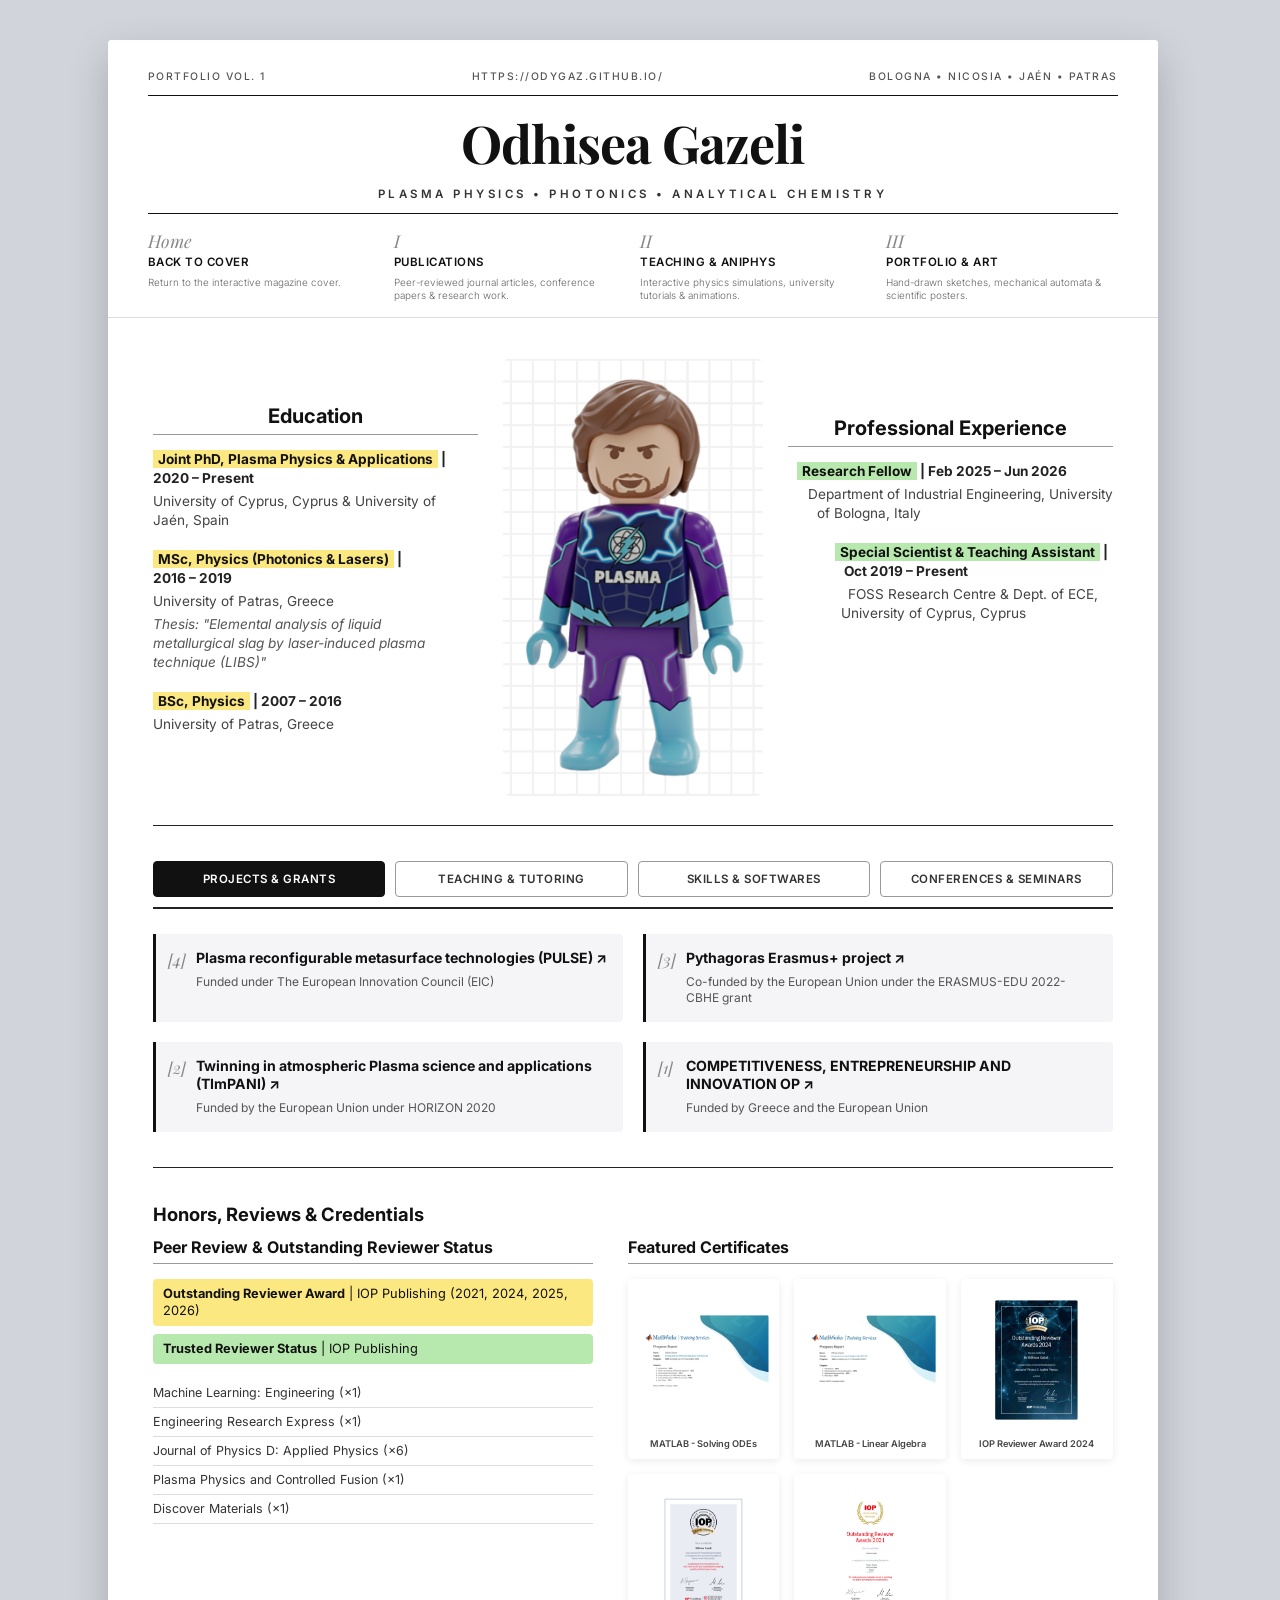
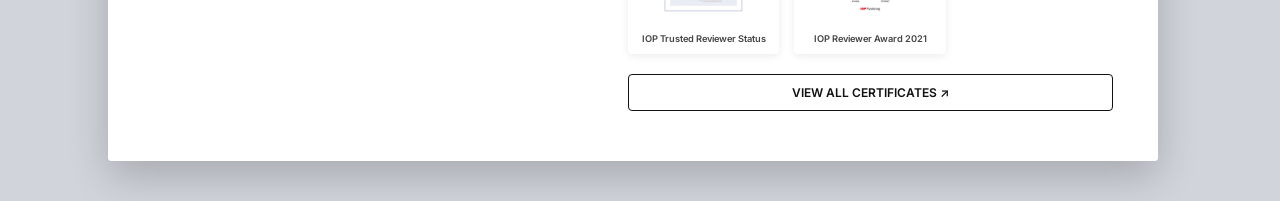
==== commit 067cd938: "Update cv.html" ====
--- a/pages/cv.html
+++ b/pages/cv.html
@@ -3,9 +3,9 @@
 <head>
     <meta charset="UTF-8">
     <meta name="viewport" content="width=device-width, initial-scale=1.0">
-    <title>Curriculum Vitae - Odisea Gazeli</title>
-    <meta property="og:title" content="Odisea Gazeli - Curriculum Vitae">
-    <meta property="og:description" content="Personal CV of Odisea Gazeli.">
+    <title>Curriculum Vitae - Odhisea Gazeli</title>
+    <meta property="og:title" content="Odhisea Gazeli - Curriculum Vitae">
+    <meta property="og:description" content="Personal CV of Odhisea Gazeli.">
     <meta property="og:image" content="https://odygaz.github.io/assets/preview.png">
     <meta property="og:image:width" content="1200">
     <meta property="og:image:height" content="627">
@@ -44,11 +44,13 @@
                         <h2 class="column-title">BACK TO COVER</h2>
                         <p class="column-desc">Return to the interactive magazine cover.</p>
                     </a>
-                    <a href="cv.html" class="nav-column">
+                    <!-- ΕΔΩ: Αλλάζουμε τη στήλη ώστε να οδηγεί στα Publications -->
+                    <a href="publications.html" class="nav-column">
                         <span class="column-num">I</span>
-                        <h2 class="column-title">CURRICULUM VITAE</h2>
-                        <p class="column-desc">Academic background, plasma physics diagnostics & publications.</p>
+                        <h2 class="column-title">PUBLICATIONS</h2>
+                        <p class="column-desc">Peer-reviewed journal articles, conference papers & research work.</p>
                     </a>
+                    
                     <a href="teaching.html" class="nav-column">
                         <span class="column-num">II</span>
                         <h2 class="column-title">TEACHING & ANIPHYS</h2>
@@ -431,4 +433,4 @@
     <script src="../assets/js/main.js"></script>
 
 </body>
-</html>+</html>
--- a/assets/css/style.css
+++ b/assets/css/style.css
@@ -810,25 +810,6 @@
 @keyframes pulseCvBubble {
     0% { box-shadow: 0 0 10px #87cefa, inset 0 0 5px rgba(135, 206, 250, 0.2); }
     100% { box-shadow: 0 0 25px #87cefa, inset 0 0 12px rgba(135, 206, 250, 0.5); }
-}
-
-/* Κοινό στυλ για το ταμπελάκι κειμένου κάτω από τις φυσαλίδες */
-.bubble-text {
-    position: absolute;
-    bottom: -32px;
-    left: 50%;
-    transform: translateX(-50%);
-    background-color: #111;
-    font-family: 'Inter', sans-serif;
-    font-size: 0.6rem;
-    font-weight: 600;
-    text-transform: uppercase;
-    letter-spacing: 0.8px;
-    white-space: nowrap;
-    padding: 4px 8px;
-    border-radius: 3px;
-    box-shadow: 0 4px 8px rgba(0, 0, 0, 0.15);
-    pointer-events: none;
 }
 
 /* ΝΕΑ ΚΛΑΣΗ: Το ταμπελάκι κειμένου κάτω από τη φυσαλίδα */
@@ -1349,4 +1330,4 @@
         opacity: 1;
         transform: translateY(0); /* Καταλήγει στην κανονική του θέση */
     }
-}+}
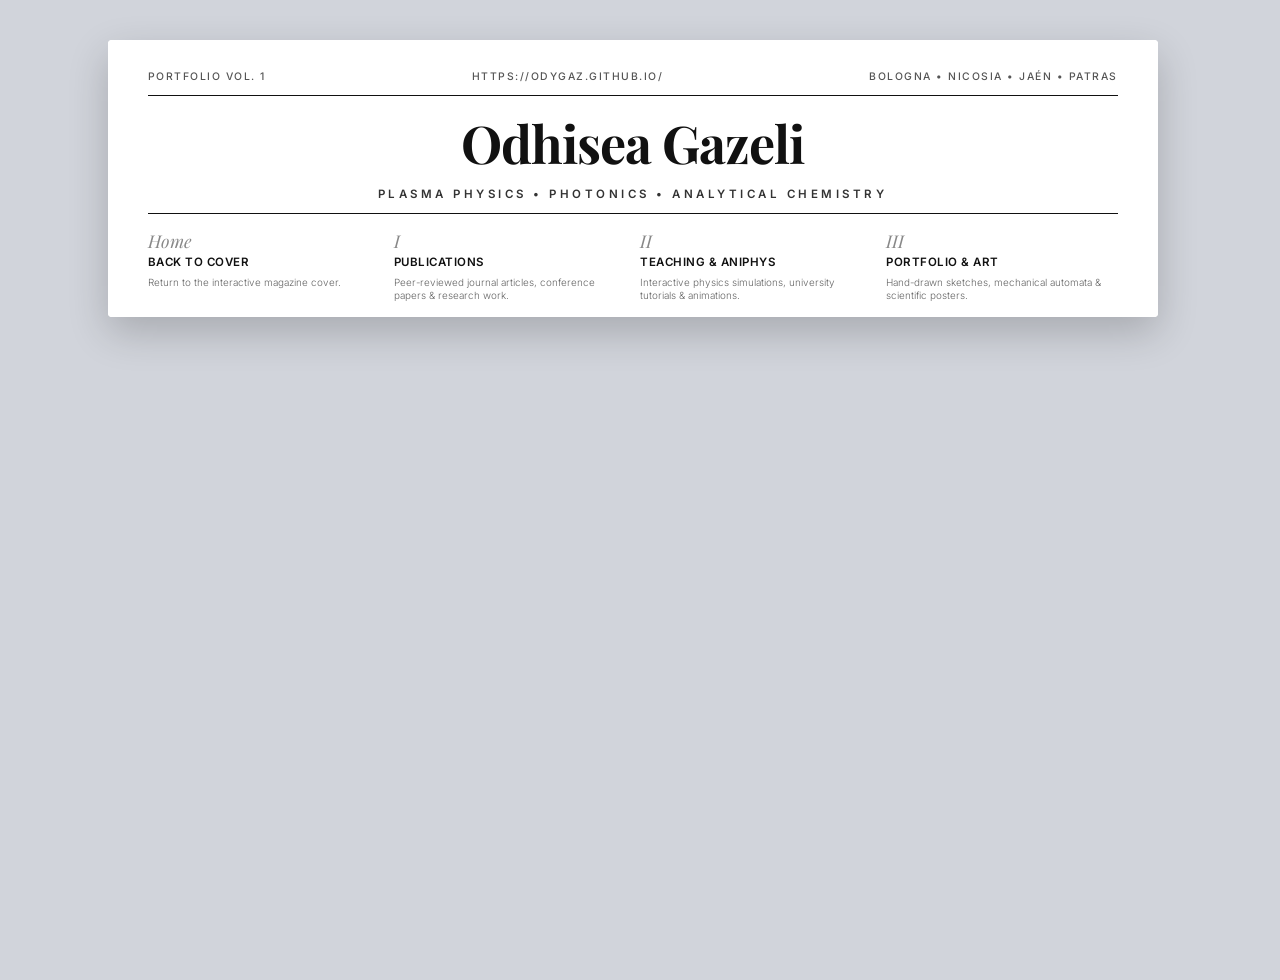
==== commit 07a933ef: "Update cv.html" ====
--- a/pages/cv.html
+++ b/pages/cv.html
@@ -65,7 +65,7 @@
             </header>
 
             <!-- ΠΕΡΙΕΧΟΜΕΝΟ CV (Από εδώ και κάτω μεταβαίνει στο γκρι φόντο χαρτιού) -->
-            <div class="cv-page-content">
+            <div class="cv-page-content cv-container">
                 
                 <!-- 1. ΠΑΝΩ ΜΕΡΟΣ: 3 Στήλες (Education - Avatar - Experience) -->
                 <div class="cv-grid">
--- a/assets/css/style.css
+++ b/assets/css/style.css
@@ -150,6 +150,11 @@
     background-color: rgba(255, 255, 255, 0.15);
 }
 
+/* Διόρθωση για να εμφανίζονται τα contact links πάνω από το hero image */
+.contact-column {
+    position: relative;
+    z-index: 20;
+}
 /* ==========================================================================
    3. ΣΕΛΙΔΑ ΔΗΜΟΣΙΕΥΣΕΩΝ - SPREAD LAYOUT (pages/publications.html)
    ========================================================================== */
@@ -1331,3 +1336,541 @@
         transform: translateY(0); /* Καταλήγει στην κανονική του θέση */
     }
 }
+/* 1. Ρύθμιση για τη νέα στήλη Contact (div αντί για α) */
+.contact-column {
+  cursor: default; /* Δεν θέλουμε pointer σε όλη τη στήλη, μόνο στα links */
+  position: relative;
+}
+
+/* 2. Στυλ για τον κύριο τίτλο CONTACT (email link) */
+.column-title-link {
+  text-decoration: none;
+  color: inherit;
+}
+
+.column-title-link:hover .column-title {
+  color: var(--accent-color); /* Παίρνει το χρώμα hover των άλλων στηλών */
+}
+
+/* 3. Container για τα social links (Αρχικά κρυμμένα) */
+.contact-links {
+  display: flex;
+  flex-direction: column;
+  gap: 6px;
+  margin-top: 12px;
+  
+  opacity: 0;
+  transform: translateY(-8px);
+  pointer-events: none; /* Απενεργοποίηση κλικ όσο είναι κρυφά */
+  transition: opacity 0.3s cubic-bezier(0.25, 0.46, 0.45, 0.94), 
+              transform 0.3s cubic-bezier(0.25, 0.46, 0.45, 0.94);
+}
+
+/* 4. Εμφάνιση των links με Hover πάνω στη στήλη Contact */
+.contact-column:hover .contact-links {
+  opacity: 1;
+  transform: translateY(0);
+  pointer-events: auto; /* Ενεργοποίηση κλικ κατά το hover */
+}
+
+/* 5. Στυλ για τα επιμέρους social links */
+.sub-link {
+  font-family: 'Inter', sans-serif;
+  font-size: 0.72rem;
+  font-weight: 500;
+  text-transform: uppercase;
+  letter-spacing: 0.8px;
+  color: rgba(240, 240, 240, 0.5); /* Αχνό χρώμα */
+  text-decoration: none;
+  transition: color 0.2s ease, transform 0.2s ease;
+}
+
+.sub-link:hover {
+  color: var(--accent-color);
+  transform: translateX(4px); /* Μικρή κίνηση προς τα δεξιά */
+}
+
+/* 1. Ρύθμιση για τη στήλη Contact */
+/* 1. Ρύθμιση για τη στήλη Contact */
+.contact-column {
+  cursor: default;
+  position: relative; /* Σημείο αναφοράς για το absolute positioning */
+}
+
+/* 2. Το wrapper του περιεχομένου */
+.contact-content-wrapper {
+  position: relative;
+  margin-top: 10px;
+}
+
+/* 3. Το αρχικό κείμενο - Αυτό καθορίζει πλέον αποκλειστικά το ύψος της στήλης */
+.contact-default-text {
+  margin: 0;
+  opacity: 1;
+  transform: translateY(0);
+  transition: opacity 0.3s ease, transform 0.3s ease;
+}
+
+/* 4. Η λίστα με τα links γίνεται absolute για να ΜΗΝ σπρώχνει την γκρι γραμμή */
+.contact-hover-links {
+  position: absolute;
+  top: 0;
+  left: 0;
+  display: flex;
+  flex-direction: column;
+  gap: 5px;
+  width: 100%;
+  
+  opacity: 0;
+  transform: translateY(10px);
+  pointer-events: none;
+  z-index: 10; /* Εμφανίζεται πάνω από τη γραμμή και το hero visual */
+  transition: opacity 0.3s ease, transform 0.3s ease;
+}
+
+/* 5. Κατάσταση Hover */
+.contact-column:hover .contact-default-text {
+  opacity: 0;
+  transform: translateY(-10px);
+  pointer-events: none;
+}
+
+.contact-column:hover .contact-hover-links {
+  opacity: 1;
+  transform: translateY(0);
+  pointer-events: auto;
+}
+
+/* 6. Στυλ των links */
+.sub-link {
+  font-family: 'Inter', sans-serif;
+  font-size: 0.72rem;
+  font-weight: 600;
+  text-transform: uppercase;
+  letter-spacing: 0.8px;
+  color: var(--accent-color);
+  text-decoration: none;
+  transition: color 0.2s ease, transform 0.2s ease;
+  line-height: 1.2;
+}
+
+.sub-link:hover {
+  color: var(--text-color);
+  transform: translateX(4px);
+}
+
+/* Λευκό φόντο για το πλαίσιο των Contact Links */
+.contact-hover-links {
+    background-color: #ffffff;    /* Λευκό καθαρό φόντο */
+    padding: 15px 20px;           /* "Breathing room" (κενό) γύρω από τα links */
+    border: 1px solid #111111;    /* Λεπτό μαύρο περίγραμμα που ταιριάζει με το minimal στυλ του περιοδικού */
+    border-radius: 4px;           /* Απαλή στρογγυλάδα στις γωνίες */
+    box-shadow: 0 10px 30px rgba(0, 0, 0, 0.15); /* Σκιά για να "σηκώνεται" τρισδιάστατα πάνω από την εικόνα */
+    
+    /* Διασφάλιση σωστού μεγέθους */
+    min-width: 160px;             
+    box-sizing: border-box;
+}
+
+/* (Προαιρετικό) spacing μεταξύ των links για να μην είναι πολύ κολλημένα */
+.contact-hover-links .sub-link {
+    margin-bottom: 8px;           /* Απόσταση μεταξύ των links */
+    display: block;               /* Διασφαλίζει ότι κάθε link πιάνει τη δική του γραμμή */
+}
+.contact-hover-links .sub-link:last-child {
+    margin-bottom: 0;             /* Αφαίρεση του περιθωρίου από το τελευταίο link */
+}
+
+
+/* ==========================================================================
+   5. ΣΕΛΙΔΑ TEACHING & ANIPHYS (pages/teaching.html)
+   ========================================================================== */
+
+.teaching-page-content {
+    /* Διόρθωση: 40px padding αριστερά/δεξιά για τέλεια στοίχιση με την κεφαλίδα */
+    padding: 20px 40px 40px 40px; 
+    background-color: #fff;
+    border-top: 1px solid #111;
+}
+
+/* Split Layout Grid */
+.editorial-split-grid {
+    display: grid;
+    grid-template-columns: 1fr;
+    gap: 40px;
+}
+
+/* Στήλες */
+.editorial-column {
+    display: flex;
+    flex-direction: column;
+}
+
+/* Τίτλοι Ενοτήτων (Serif) */
+.section-editorial-title {
+    font-family: 'Playfair Display', 'Georgia', serif;
+    font-size: 1.8rem;
+    font-weight: 700;
+    margin: 0 0 8px 0;
+    text-transform: uppercase;
+    letter-spacing: 0.5px;
+    color: #111;
+}
+
+.section-editorial-subtitle {
+    font-family: 'Inter', sans-serif;
+    font-size: 0.95rem;
+    line-height: 1.5;
+    color: #555;
+    margin: 0 0 30px 0;
+    padding-bottom: 15px;
+    border-bottom: 1px dashed #ccc;
+}
+
+/* Άρθρα / Video blocks */
+.editorial-article {
+    margin-bottom: 40px;
+}
+
+.editorial-article:last-child {
+    margin-bottom: 0;
+}
+
+.article-title {
+    font-family: 'Playfair Display', 'Georgia', serif;
+    font-size: 1.4rem;
+    font-weight: 600;
+    margin: 0 0 5px 0;
+    color: #111;
+}
+
+.article-meta {
+    font-family: 'Inter', sans-serif;
+    font-size: 0.8rem;
+    text-transform: uppercase;
+    letter-spacing: 1px;
+    color: #777;
+    margin: 0 0 15px 0;
+}
+
+.article-text {
+    font-family: 'Inter', sans-serif;
+    font-size: 0.95rem;
+    line-height: 1.6;
+    color: #333;
+    margin: 15px 0 0 0;
+}
+
+/* Λεζάντα για το AniPhys (πιο διακριτική, πλάγια) */
+.article-text.italic-caption {
+    font-style: italic;
+    font-size: 0.9rem;
+    color: #444;
+}
+
+/* YouTube Responsive Container */
+.video-container {
+    position: relative;
+    width: 100%;
+    aspect-ratio: 16 / 9; /* Αυτόματο 16:9 ratio χωρίς "μαύρες μπάρες" */
+    border: 1px solid #111; /* Minimalist μαύρο πλαίσιο γύρω από το βίντεο */
+    box-shadow: 4px 4px 0px rgba(0, 0, 0, 0.08); /* Σκιά στυλ εφημερίδας */
+    overflow: hidden;
+    background-color: #000;
+}
+
+.video-container iframe {
+    position: absolute;
+    top: 0;
+    left: 0;
+    width: 100%;
+    height: 100%;
+}
+
+/* Μινιμαλιστικό κουμπί για GitHub/Κώδικα */
+.article-actions {
+    margin-top: 15px;
+}
+
+.article-btn {
+    display: inline-block;
+    font-family: 'Inter', sans-serif;
+    font-size: 0.85rem;
+    font-weight: 500;
+    color: #111;
+    text-decoration: none;
+    border: 1px solid #111;
+    padding: 8px 16px;
+    background-color: transparent;
+    transition: all 0.2s ease;
+}
+
+.article-btn:hover {
+    background-color: #111;
+    color: #fff;
+}
+
+/* Responsive σχεδιασμός για μεγάλες οθόνες (Split screen & διαχωριστική γραμμή) */
+@media (min-width: 769px) {
+    .editorial-split-grid {
+        grid-template-columns: 1fr 1fr;
+        gap: 60px;
+    }
+    
+    /* Η αριστερή στήλη αποκτά μια διαχωριστική γραμμή στα δεξιά της */
+    .editorial-column.tutorials-col {
+        border-right: 1px solid #111;
+        padding-right: 40px;
+    }
+}
+
+/* Στυλ για τις λίστες στα άρθρα */
+.article-bullet-list {
+    font-family: 'Inter', sans-serif;
+    font-size: 0.95rem;
+    line-height: 1.6;
+    color: #333;
+    margin: 15px 0;
+    padding-left: 20px;
+}
+
+.article-bullet-list li {
+    margin-bottom: 8px;
+}
+
+.article-bullet-list strong {
+    color: #111;
+}
+
+
+/* ==========================================================================
+   Book Corner - Στήλη Βιβλιοθήκης
+   ========================================================================== */
+.book-corner-grid {
+    margin-top: 25px;
+    display: flex;
+    flex-direction: column;
+    gap: 22px;
+}
+
+/* Κάθε βιβλίο έχει μια κομψή μαύρη γραμμή στα αριστερά */
+.book-item {
+    border-left: 2px solid #111111; 
+    padding-left: 15px;
+    transition: border-color 0.2s ease;
+}
+
+.book-item:hover {
+    border-left-color: #555555; /* Απαλό εφέ όταν περνάει το ποντίκι */
+}
+
+.book-info {
+    display: flex;
+    flex-direction: column;
+    margin-bottom: 6px;
+}
+
+/* Τίτλος Βιβλίου (Serif) */
+.book-title {
+    font-family: 'Playfair Display', 'Georgia', serif;
+    font-size: 1.15rem;
+    font-weight: 600;
+    line-height: 1.3;
+    color: #111111;
+}
+
+/* Συγγραφέας (Sans-Serif - Μικρά Κεφαλαία) */
+.book-author {
+    font-family: 'Inter', sans-serif;
+    font-size: 0.78rem;
+    text-transform: uppercase;
+    color: #666666;
+    letter-spacing: 0.5px;
+    margin-top: 2px;
+}
+
+/* Σχόλιο / Κριτική */
+.book-review {
+    font-family: 'Inter', sans-serif;
+    font-size: 0.88rem;
+    line-height: 1.5;
+    color: #444444;
+    margin: 0;
+}
+
+/* ==========================================================================
+   6. ΨΗΦΙΑΚΗ ΒΙΒΛΙΟΘΗΚΗ (pages/library.html)
+   ========================================================================== */
+
+.library-page-content {
+    padding: 20px 40px 40px 40px; 
+    background-color: #fff;
+    border-top: 1px solid #111;
+}
+
+/* Εισαγωγή Βιβλιοθήκης */
+.library-intro {
+    text-align: center;
+    margin-bottom: 50px;
+    padding-bottom: 25px;
+    border-bottom: 1px dashed #ccc;
+}
+
+.library-main-title {
+    font-family: 'Playfair Display', serif;
+    font-size: 2.2rem;
+    font-weight: 700;
+    margin: 0 0 10px 0;
+    letter-spacing: 1px;
+    color: #111;
+}
+
+.library-main-subtitle {
+    font-family: 'Inter', sans-serif;
+    font-size: 1rem;
+    line-height: 1.6;
+    color: #555;
+    max-width: 750px;
+    margin: 0 auto;
+}
+
+/* Θεματικά Ράφια */
+.shelf-section {
+    margin-bottom: 60px;
+}
+
+.shelf-section:last-child {
+    margin-bottom: 0;
+}
+
+/* Τίτλος Ραφιού */
+.shelf-title {
+    font-family: 'Playfair Display', serif;
+    font-size: 1.6rem;
+    font-weight: 700;
+    color: #111;
+    margin: 0 0 25px 0;
+    padding-bottom: 8px;
+    border-bottom: 2px solid #111; /* Η γραμμή που οπτικοποιεί το "ράφι" */
+}
+
+/* Πλέγμα Βιβλίων (Responsive Bookshelf Grid) */
+.bookshelf-grid {
+    display: grid;
+    /* Προσαρμογή στηλών ανάλογα με το πλάτος της οθόνης */
+    grid-template-columns: repeat(auto-fill, minmax(150px, 1fr));
+    gap: 30px;
+}
+
+/* Κάρτα Βιβλίου */
+.book-card {
+    display: flex;
+    flex-direction: column;
+    align-items: flex-start;
+}
+
+/* Εξώφυλλο */
+.book-cover {
+    width: 100%;
+    aspect-ratio: 3 / 4; /* Σταθερό σχήμα βιβλίου */
+    overflow: hidden;
+    border: 1px solid #eee;
+    box-shadow: 0 6px 15px rgba(0, 0, 0, 0.08); /* Σκιά για τρισδιάστατο εφέ */
+    margin-bottom: 12px;
+    background-color: #f5f5f7;
+    transition: transform 0.2s cubic-bezier(0.25, 0.46, 0.45, 0.94), box-shadow 0.2s ease;
+}
+
+/* Subtle hover effect: Το βιβλίο "σηκώνεται" ελαφρώς */
+.book-card:hover .book-cover {
+    transform: translateY(-5px);
+    box-shadow: 0 12px 25px rgba(0, 0, 0, 0.15);
+}
+
+.book-cover img {
+    width: 100%;
+    height: 100%;
+    object-fit: cover;
+}
+
+/* Τίτλος & Συγγραφέας μέσα στην κάρτα */
+.shelf-book-title {
+    font-family: 'Playfair Display', serif;
+    font-size: 0.95rem;
+    font-weight: 600;
+    line-height: 1.3;
+    color: #111;
+    margin-bottom: 4px;
+}
+
+.shelf-book-author {
+    font-family: 'Inter', sans-serif;
+    font-size: 0.75rem;
+    color: #666;
+    text-transform: uppercase;
+    letter-spacing: 0.5px;
+}
+
+/* Responsive προσαρμογές για κινητά */
+@media (max-width: 480px) {
+    .bookshelf-grid {
+        grid-template-columns: repeat(2, 1fr); /* 2 στήλες στα κινητά */
+        gap: 20px;
+    }
+}
+
+/* ==========================================================================
+   ΣΥΝΤΕΤΑΓΜΕΝΕΣ ΚΑΙ ΧΡΩΜΑΤΑ ΓΙΑ ΟΛΑ ΤΑ BUBBLES
+   ========================================================================== */
+
+/* 1. Publications (Κίτρινη - Μέση Δεξιά) */
+.publications-bubble {
+    top: 45%;
+    left: 65%;
+}
+
+/* 2. CV / Bio (Γαλάζια - Πάνω Αριστερά) */
+.cv-bubble {
+    top: 25%;
+    left: 20%;
+}
+
+/* 3. Teaching & AniPhys (Πράσινη - Κάτω Αριστερά) */
+.teaching-bubble {
+    background-color: rgba(183, 232, 173, 0.25);
+    border: 3px solid #b7e8ad;
+    box-shadow: 0 0 15px #b7e8ad;
+    top: 60%;
+    left: 30%;
+}
+.teaching-bubble.visible {
+    animation: pulseTeachingBubble 2s infinite alternate;
+}
+.teaching-bubble .bubble-text {
+    background-color: #111;
+    color: #b7e8ad;
+}
+@keyframes pulseTeachingBubble {
+    0% { box-shadow: 0 0 10px #b7e8ad, inset 0 0 5px rgba(183, 232, 173, 0.2); }
+    100% { box-shadow: 0 0 25px #b7e8ad, inset 0 0 12px rgba(183, 232, 173, 0.5); }
+}
+
+/* 4. Portfolio & Art (Πορτοκαλί - Πάνω Δεξιά) */
+.portfolio-bubble {
+    background-color: rgba(255, 179, 126, 0.25);
+    border: 3px solid #ffb37e;
+    box-shadow: 0 0 15px #ffb37e;
+    top: 28%;
+    left: 75%;
+}
+.portfolio-bubble.visible {
+    animation: pulsePortfolioBubble 2s infinite alternate;
+}
+.portfolio-bubble .bubble-text {
+    background-color: #111;
+    color: #ffb37e;
+}
+@keyframes pulsePortfolioBubble {
+    0% { box-shadow: 0 0 10px #ffb37e, inset 0 0 5px rgba(255, 179, 126, 0.2); }
+    100% { box-shadow: 0 0 25px #ffb37e, inset 0 0 12px rgba(255, 179, 126, 0.5); }
+}
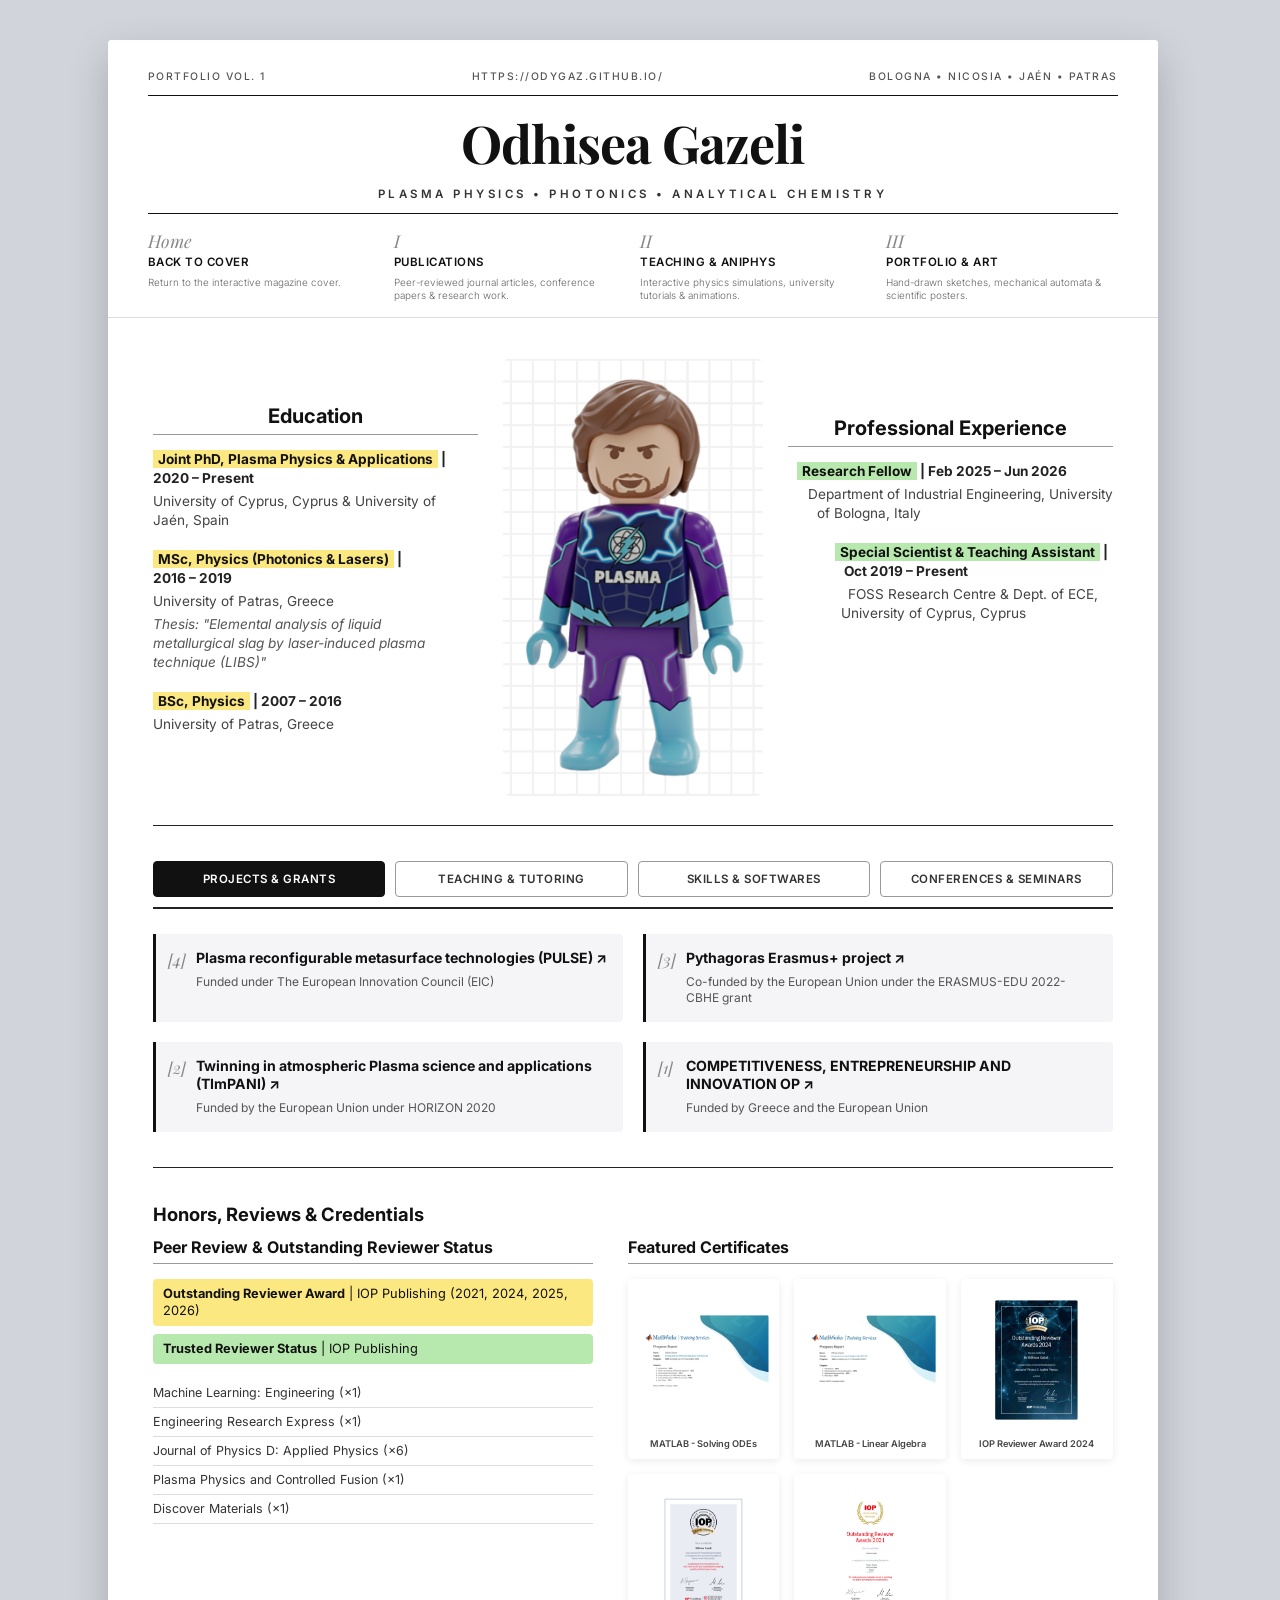
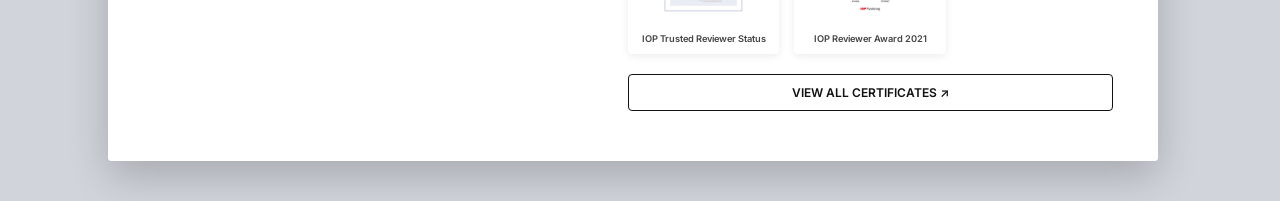
==== commit 6f9ec781: "Update cv.html" ====
--- a/pages/cv.html
+++ b/pages/cv.html
@@ -65,7 +65,7 @@
             </header>
 
             <!-- ΠΕΡΙΕΧΟΜΕΝΟ CV (Από εδώ και κάτω μεταβαίνει στο γκρι φόντο χαρτιού) -->
-            <div class="cv-page-content cv-container">
+            <div class="cv-page-content">
                 
                 <!-- 1. ΠΑΝΩ ΜΕΡΟΣ: 3 Στήλες (Education - Avatar - Experience) -->
                 <div class="cv-grid">
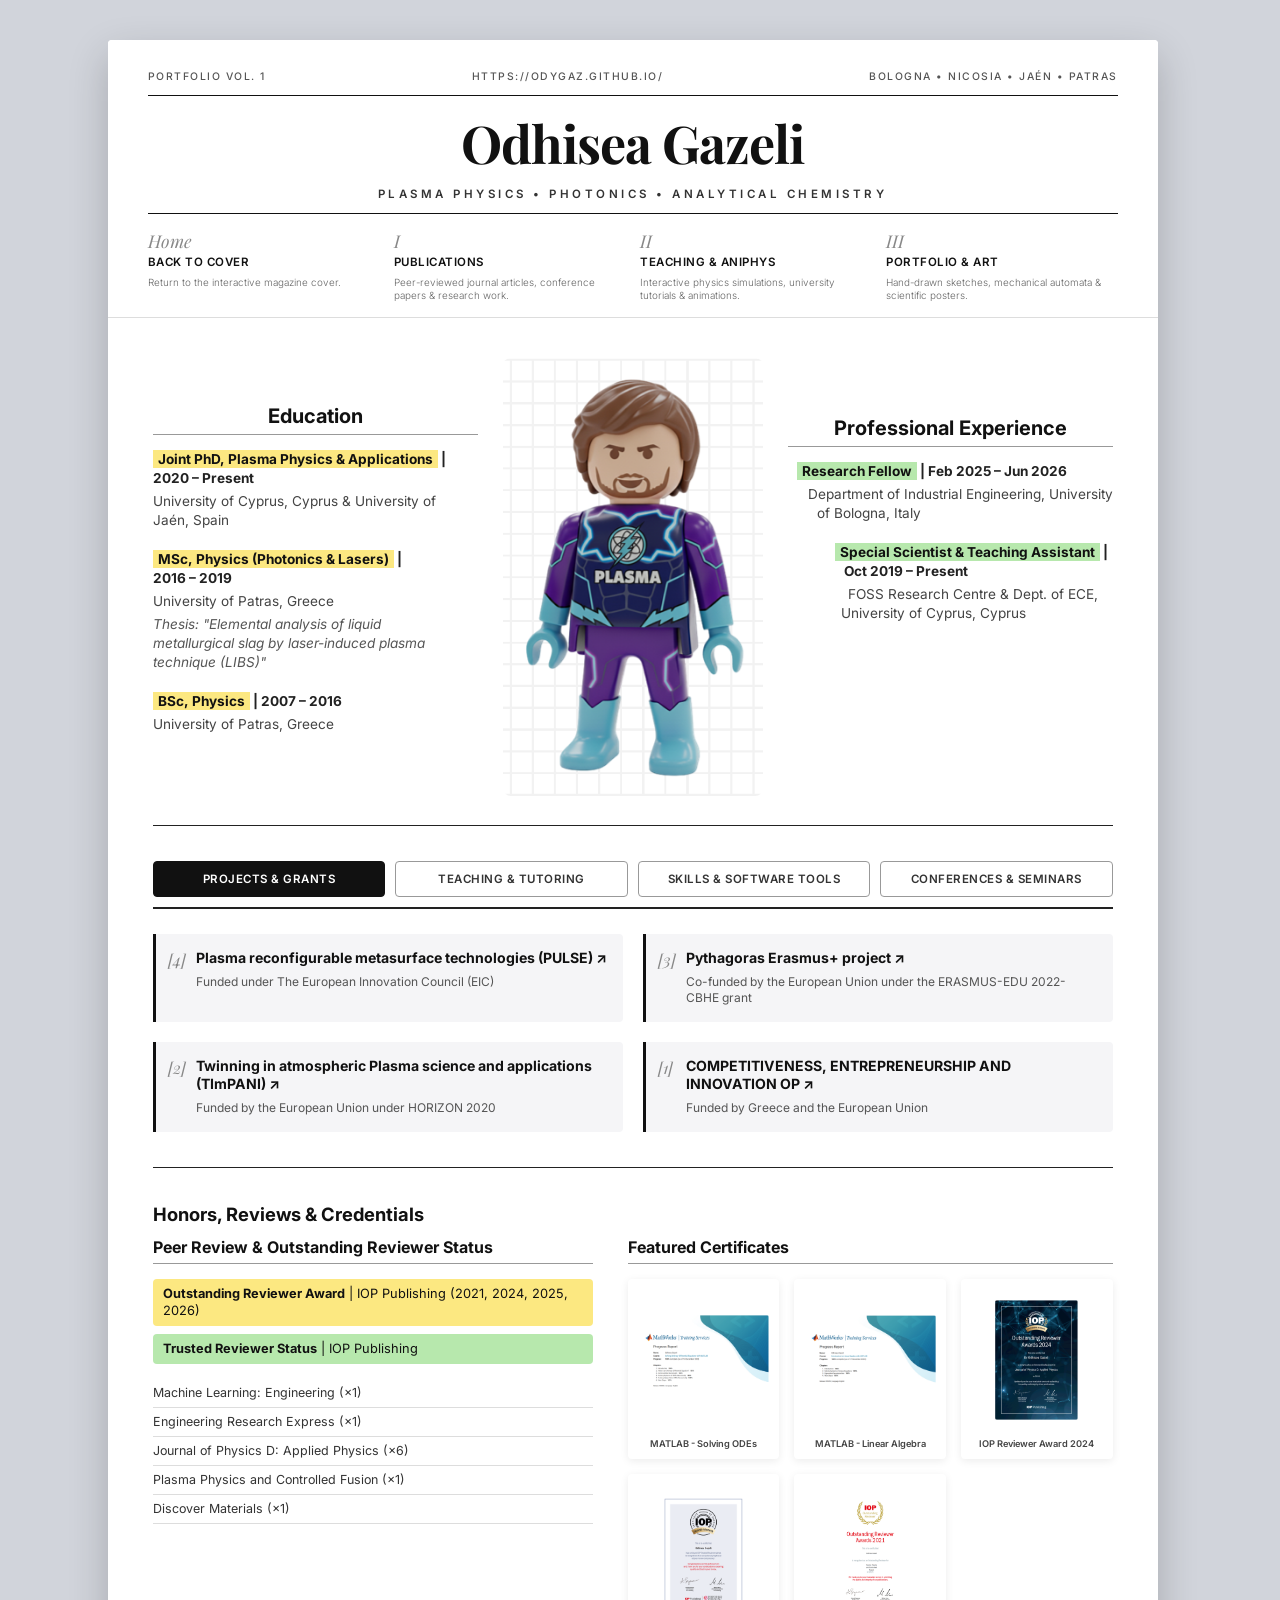
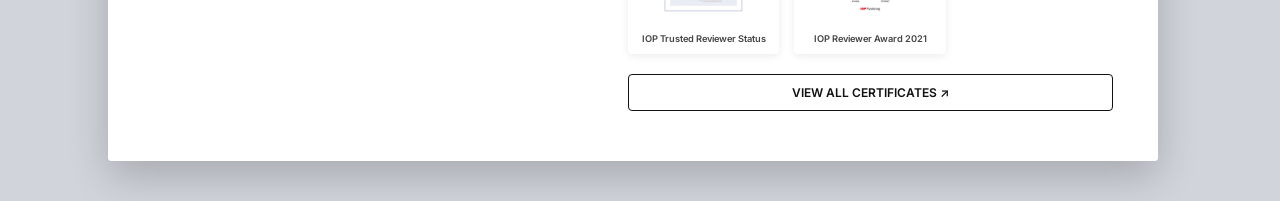
==== commit a6ed23dd: "Update cv.html" ====
--- a/pages/cv.html
+++ b/pages/cv.html
@@ -125,7 +125,7 @@
                     <div class="tabs-navigation">
                         <button class="tab-btn active" data-tab="projects">Projects & Grants</button>
                         <button class="tab-btn" data-tab="teaching">Teaching & Tutoring</button>
-                        <button class="tab-btn" data-tab="skills">Skills & Softwares</button>
+                        <button class="tab-btn" data-tab="skills">Skills & Software Tools</button>
                         <button class="tab-btn" data-tab="conferences">Conferences & Seminars</button>
                     </div>
                     
@@ -198,7 +198,7 @@
                                     <p>Autodesk Inventor, SolidWorks, Google SketchUp</p>
                                 </div>
                                 <div class="skills-group">
-                                    <h4>Programming (MATLAB - High, Python - Mid, Arduino - Hobby)</h4>
+                                    <h4>Programming (MATLAB - Advanced, Python - Intermediate, Arduino - Hobbyist)</h4>
                                     <p>MATLAB, Python, Arduino</p>
                                 </div>
                                 <div class="skills-group">
